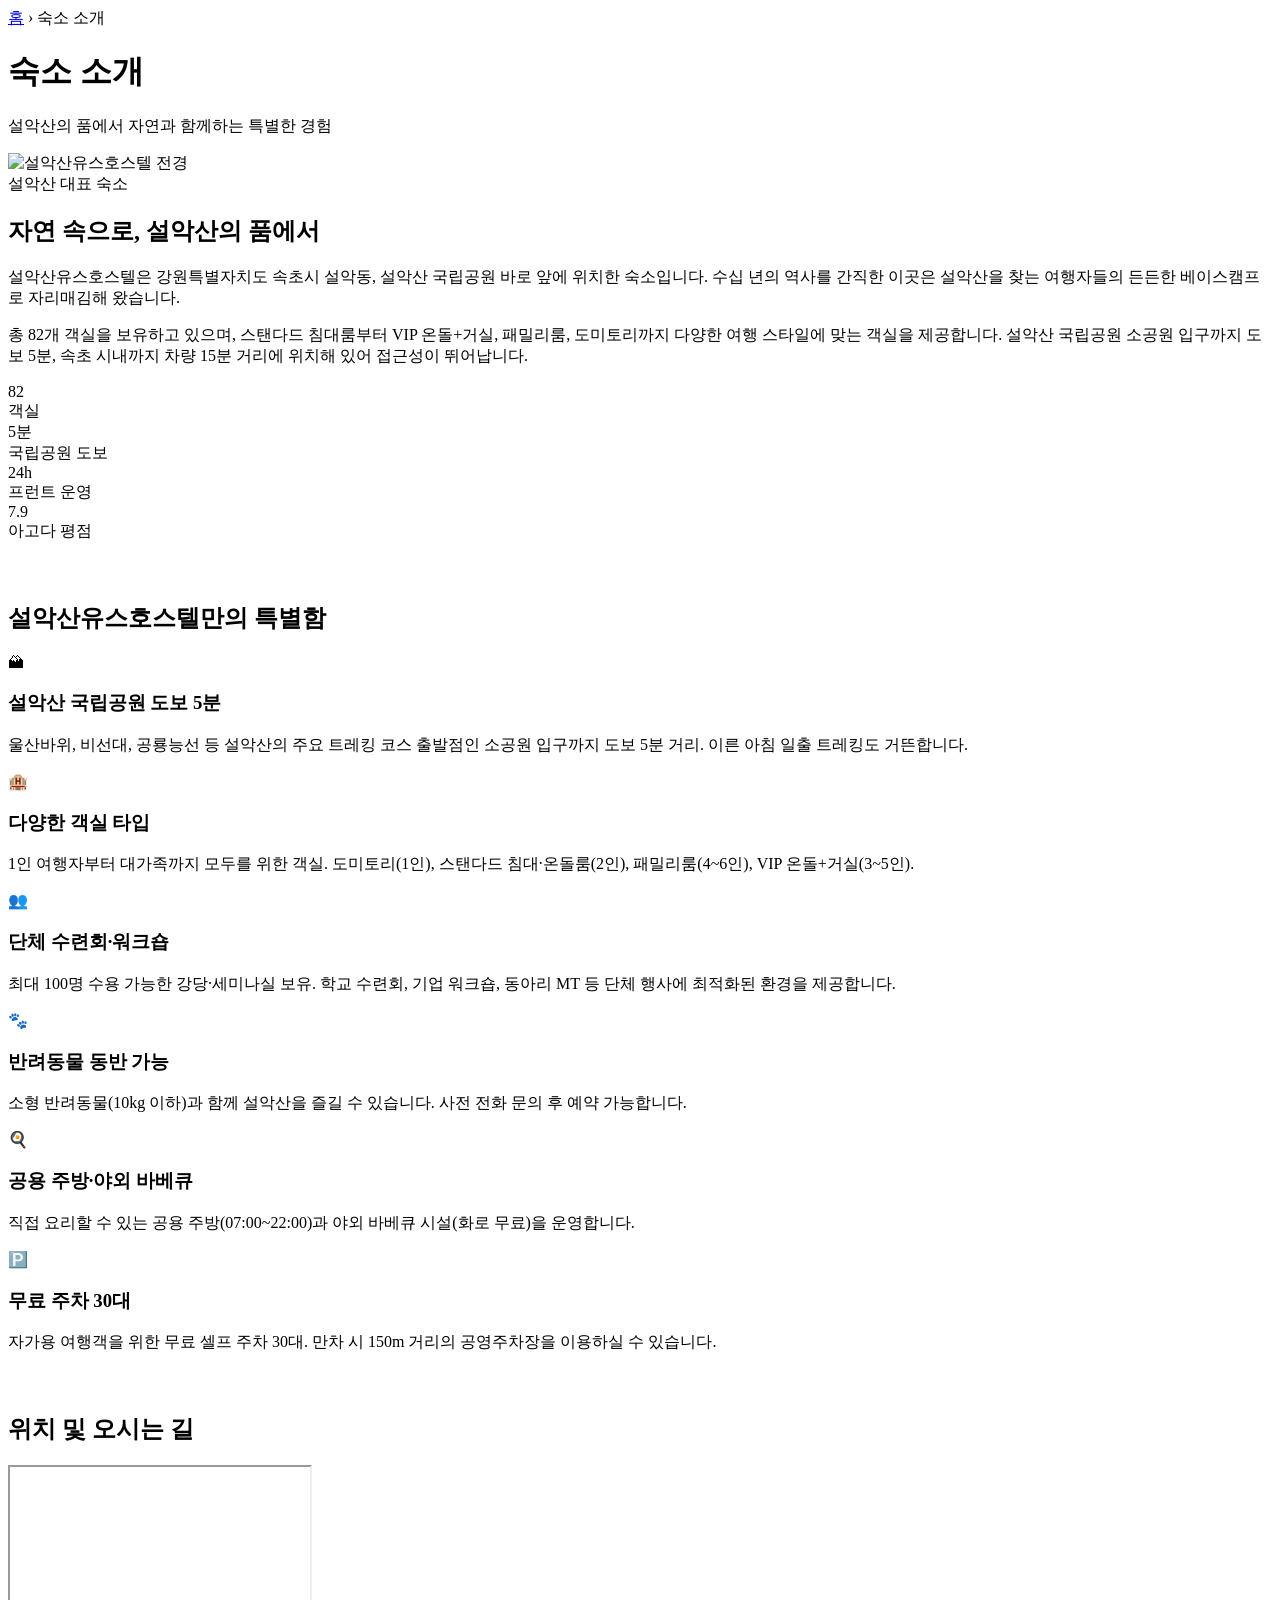
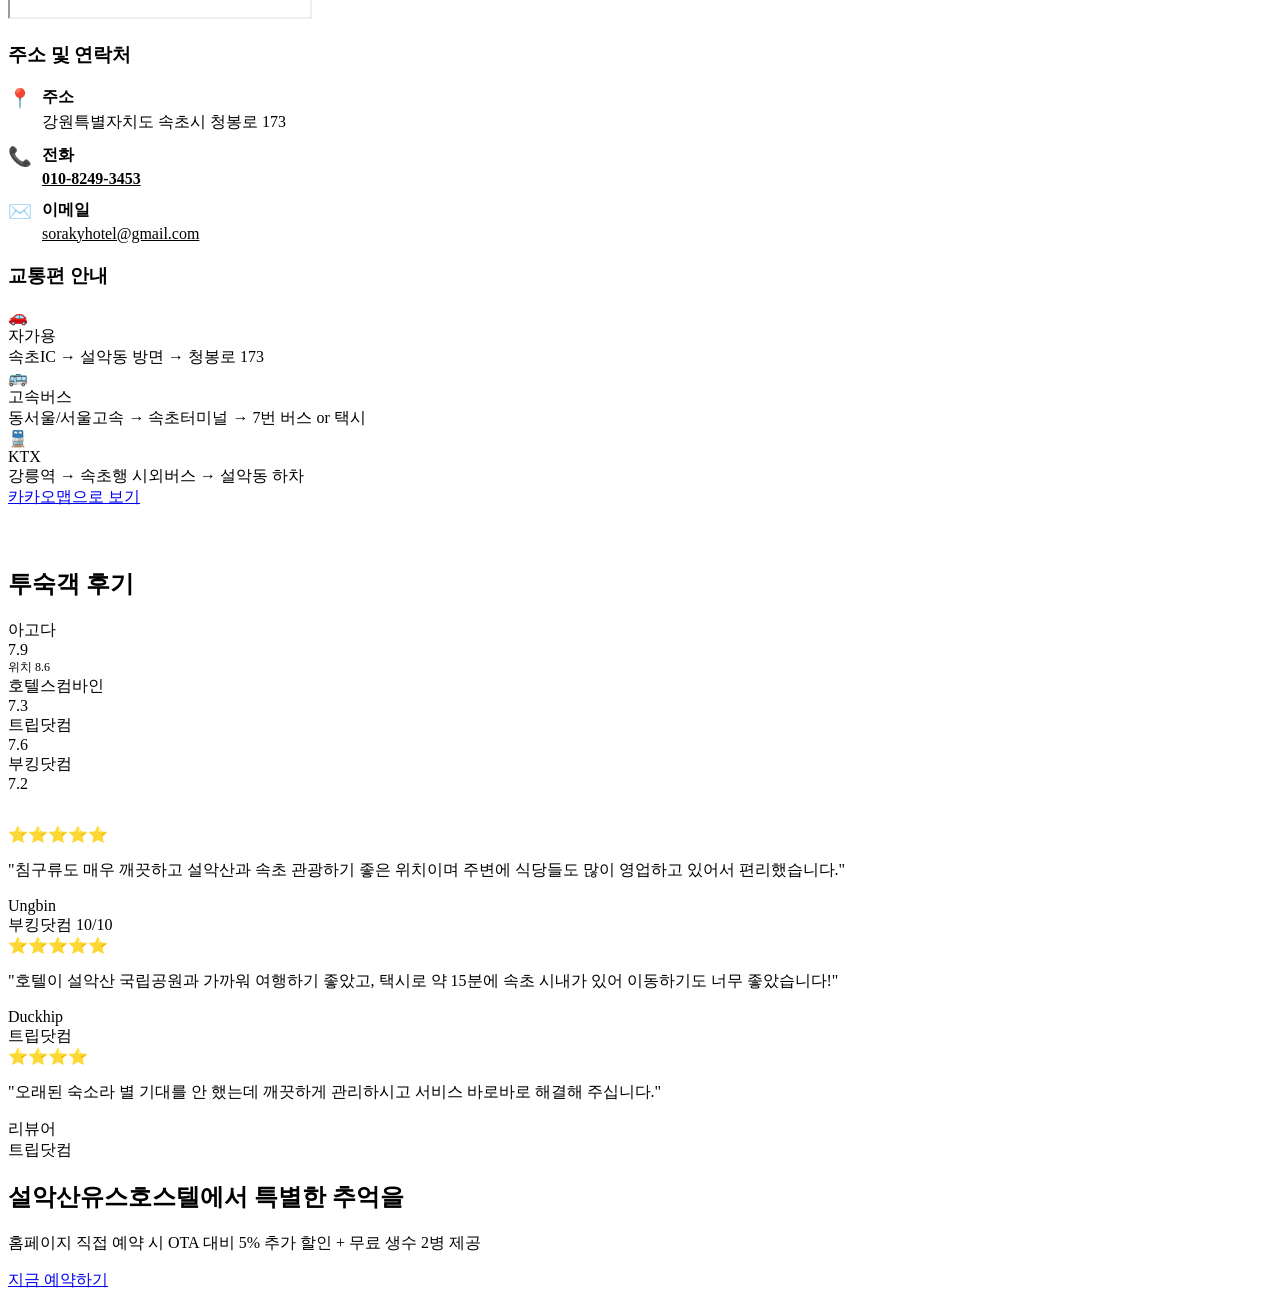
==== about.html @ bbef4d26 "Add files via upload" ====
<!DOCTYPE html>
<html lang="ko">
<head>
  <meta charset="UTF-8">
  <meta name="viewport" content="width=device-width, initial-scale=1.0">
  <title>숙소 소개 – 설악산유스호스텔</title>
  <meta name="description" content="설악산유스호스텔 소개 – 설악산 국립공원 도보 5분, 총 82객실. 1970년대부터 이어온 설악산 대표 숙소.">
  <meta name="theme-color" content="#2C5F2E">
  <link rel="manifest" href="manifest.json">
  <link rel="preconnect" href="https://fonts.googleapis.com">
  <link rel="preconnect" href="https://fonts.gstatic.com" crossorigin>
  <link href="https://fonts.googleapis.com/css2?family=Noto+Sans+KR:wght@400;600;700&family=Inter:wght@400;600;700&display=swap" rel="stylesheet">
  <link rel="stylesheet" href="css/style.css">
</head>
<body>
  <div id="navbar-placeholder"></div>

  <div class="page-hero">
    <div class="page-hero__breadcrumb">
      <a href="index.html">홈</a> <span>›</span> <span>숙소 소개</span>
    </div>
    <h1 class="page-hero__title">숙소 소개</h1>
    <p class="page-hero__subtitle">설악산의 품에서 자연과 함께하는 특별한 경험</p>
  </div>

  <section class="section">
    <div class="container">

      <!-- 핵심 소개 -->
      <div class="about-intro">
        <div class="about-intro__img">
          <img src="images/건물외관_01_1024x768.png" alt="설악산유스호스텔 전경" style="width:100%;height:100%;object-fit:cover;border-radius:var(--radius-card);">
        </div>
        <div class="about-intro__text">
          <div class="section__badge">설악산 대표 숙소</div>
          <h2 class="about-intro__title">자연 속으로, 설악산의 품에서</h2>
          <p class="about-intro__desc">
            설악산유스호스텔은 강원특별자치도 속초시 설악동, 설악산 국립공원 바로 앞에 위치한 숙소입니다. 
            수십 년의 역사를 간직한 이곳은 설악산을 찾는 여행자들의 든든한 베이스캠프로 자리매김해 왔습니다.
          </p>
          <p class="about-intro__desc">
            총 82개 객실을 보유하고 있으며, 스탠다드 침대룸부터 VIP 온돌+거실, 패밀리룸, 도미토리까지 
            다양한 여행 스타일에 맞는 객실을 제공합니다. 설악산 국립공원 소공원 입구까지 도보 5분, 
            속초 시내까지 차량 15분 거리에 위치해 있어 접근성이 뛰어납니다.
          </p>
          <div class="about-intro__stats">
            <div class="about-intro__stat">
              <div class="about-intro__stat-num">82</div>
              <div class="about-intro__stat-label">객실</div>
            </div>
            <div class="about-intro__stat">
              <div class="about-intro__stat-num">5분</div>
              <div class="about-intro__stat-label">국립공원 도보</div>
            </div>
            <div class="about-intro__stat">
              <div class="about-intro__stat-num">24h</div>
              <div class="about-intro__stat-label">프런트 운영</div>
            </div>
            <div class="about-intro__stat">
              <div class="about-intro__stat-num">7.9</div>
              <div class="about-intro__stat-label">아고다 평점</div>
            </div>
          </div>
        </div>
      </div>

      <!-- 숙소 특징 -->
      <div class="section__header" style="margin-top:60px;">
        <h2 class="section__title">설악산유스호스텔만의 특별함</h2>
        <div class="section__divider"></div>
      </div>
      <div class="feature-grid">
        <div class="feature-card">
          <div class="feature-card__icon">🏔</div>
          <h3 class="feature-card__title">설악산 국립공원 도보 5분</h3>
          <p class="feature-card__desc">울산바위, 비선대, 공룡능선 등 설악산의 주요 트레킹 코스 출발점인 소공원 입구까지 도보 5분 거리. 이른 아침 일출 트레킹도 거뜬합니다.</p>
        </div>
        <div class="feature-card">
          <div class="feature-card__icon">🏨</div>
          <h3 class="feature-card__title">다양한 객실 타입</h3>
          <p class="feature-card__desc">1인 여행자부터 대가족까지 모두를 위한 객실. 도미토리(1인), 스탠다드 침대·온돌룸(2인), 패밀리룸(4~6인), VIP 온돌+거실(3~5인).</p>
        </div>
        <div class="feature-card">
          <div class="feature-card__icon">👥</div>
          <h3 class="feature-card__title">단체 수련회·워크숍</h3>
          <p class="feature-card__desc">최대 100명 수용 가능한 강당·세미나실 보유. 학교 수련회, 기업 워크숍, 동아리 MT 등 단체 행사에 최적화된 환경을 제공합니다.</p>
        </div>
        <div class="feature-card">
          <div class="feature-card__icon">🐾</div>
          <h3 class="feature-card__title">반려동물 동반 가능</h3>
          <p class="feature-card__desc">소형 반려동물(10kg 이하)과 함께 설악산을 즐길 수 있습니다. 사전 전화 문의 후 예약 가능합니다.</p>
        </div>
        <div class="feature-card">
          <div class="feature-card__icon">🍳</div>
          <h3 class="feature-card__title">공용 주방·야외 바베큐</h3>
          <p class="feature-card__desc">직접 요리할 수 있는 공용 주방(07:00~22:00)과 야외 바베큐 시설(화로 무료)을 운영합니다.</p>
        </div>
        <div class="feature-card">
          <div class="feature-card__icon">🅿️</div>
          <h3 class="feature-card__title">무료 주차 30대</h3>
          <p class="feature-card__desc">자가용 여행객을 위한 무료 셀프 주차 30대. 만차 시 150m 거리의 공영주차장을 이용하실 수 있습니다.</p>
        </div>
      </div>

      <!-- 위치 정보 -->
      <div class="section__header" style="margin-top:60px;">
        <h2 class="section__title">위치 및 오시는 길</h2>
        <div class="section__divider"></div>
      </div>
      <div class="map-section">
        <div class="map-embed">
          <iframe src="https://map.kakao.com/link/map/설악산유스호스텔,38.1219,128.4658" title="설악산유스호스텔 위치" allowfullscreen loading="lazy"></iframe>
        </div>
        <div class="map-info">
          <h3 class="map-info__title">주소 및 연락처</h3>
          <div style="margin-bottom:20px;">
            <div style="display:flex;align-items:flex-start;gap:10px;margin-bottom:12px;">
              <span style="font-size:1.2rem;">📍</span>
              <div>
                <div style="font-weight:600;margin-bottom:4px;">주소</div>
                <div style="color:var(--color-text-sub);">강원특별자치도 속초시 청봉로 173</div>
              </div>
            </div>
            <div style="display:flex;align-items:flex-start;gap:10px;margin-bottom:12px;">
              <span style="font-size:1.2rem;">📞</span>
              <div>
                <div style="font-weight:600;margin-bottom:4px;">전화</div>
                <a href="tel:+821082493453" style="color:var(--color-primary);font-weight:600;">010-8249-3453</a>
              </div>
            </div>
            <div style="display:flex;align-items:flex-start;gap:10px;margin-bottom:12px;">
              <span style="font-size:1.2rem;">✉️</span>
              <div>
                <div style="font-weight:600;margin-bottom:4px;">이메일</div>
                <a href="mailto:sorakyhotel@gmail.com" style="color:var(--color-primary);">sorakyhotel@gmail.com</a>
              </div>
            </div>
          </div>
          <h3 class="map-info__title">교통편 안내</h3>
          <div class="transport-list">
            <div class="transport-item">
              <div class="transport-item__icon">🚗</div>
              <div class="transport-item__text">
                <div class="transport-item__label">자가용</div>
                <span>속초IC → 설악동 방면 → 청봉로 173</span>
              </div>
            </div>
            <div class="transport-item">
              <div class="transport-item__icon">🚌</div>
              <div class="transport-item__text">
                <div class="transport-item__label">고속버스</div>
                <span>동서울/서울고속 → 속초터미널 → 7번 버스 or 택시</span>
              </div>
            </div>
            <div class="transport-item">
              <div class="transport-item__icon">🚆</div>
              <div class="transport-item__text">
                <div class="transport-item__label">KTX</div>
                <span>강릉역 → 속초행 시외버스 → 설악동 하차</span>
              </div>
            </div>
          </div>
          <div class="mt-24">
            <a href="https://map.kakao.com/link/search/설악산유스호스텔" target="_blank" rel="noopener" class="btn btn--primary">카카오맵으로 보기</a>
          </div>
        </div>
      </div>

      <!-- 투숙객 후기 -->
      <div class="section__header" style="margin-top:60px;">
        <h2 class="section__title">투숙객 후기</h2>
        <div class="section__divider"></div>
      </div>
      <div class="rating-badges" style="margin-bottom:32px;">
        <div class="rating-badge"><div class="rating-badge__platform">아고다</div><div class="rating-badge__score">7.9</div><div style="font-size:0.75rem;color:var(--color-text-sub);">위치 8.6</div></div>
        <div class="rating-badge"><div class="rating-badge__platform">호텔스컴바인</div><div class="rating-badge__score">7.3</div></div>
        <div class="rating-badge"><div class="rating-badge__platform">트립닷컴</div><div class="rating-badge__score">7.6</div></div>
        <div class="rating-badge"><div class="rating-badge__platform">부킹닷컴</div><div class="rating-badge__score">7.2</div></div>
      </div>
      <div class="review-cards-grid">
        <div class="review-card">
          <div class="review-card__stars">⭐⭐⭐⭐⭐</div>
          <p class="review-card__text">"침구류도 매우 깨끗하고 설악산과 속초 관광하기 좋은 위치이며 주변에 식당들도 많이 영업하고 있어서 편리했습니다."</p>
          <div class="review-card__author">Ungbin</div>
          <div class="review-card__platform">부킹닷컴 10/10</div>
        </div>
        <div class="review-card">
          <div class="review-card__stars">⭐⭐⭐⭐⭐</div>
          <p class="review-card__text">"호텔이 설악산 국립공원과 가까워 여행하기 좋았고, 택시로 약 15분에 속초 시내가 있어 이동하기도 너무 좋았습니다!"</p>
          <div class="review-card__author">Duckhip</div>
          <div class="review-card__platform">트립닷컴</div>
        </div>
        <div class="review-card">
          <div class="review-card__stars">⭐⭐⭐⭐</div>
          <p class="review-card__text">"오래된 숙소라 별 기대를 안 했는데 깨끗하게 관리하시고 서비스 바로바로 해결해 주십니다."</p>
          <div class="review-card__author">리뷰어</div>
          <div class="review-card__platform">트립닷컴</div>
        </div>
      </div>

    </div>
  </section>

  <section class="cta-banner">
    <div class="container">
      <h2 class="cta-banner__title">설악산유스호스텔에서 특별한 추억을</h2>
      <p class="cta-banner__text">홈페이지 직접 예약 시 OTA 대비 5% 추가 할인 + 무료 생수 2병 제공</p>
      <a href="reservation.html" class="btn btn--primary">지금 예약하기</a>
    </div>
  </section>

  <div id="footer-placeholder"></div>
  <script src="js/components.js"></script>
  <script src="js/main.js"></script>
</body>
</html>
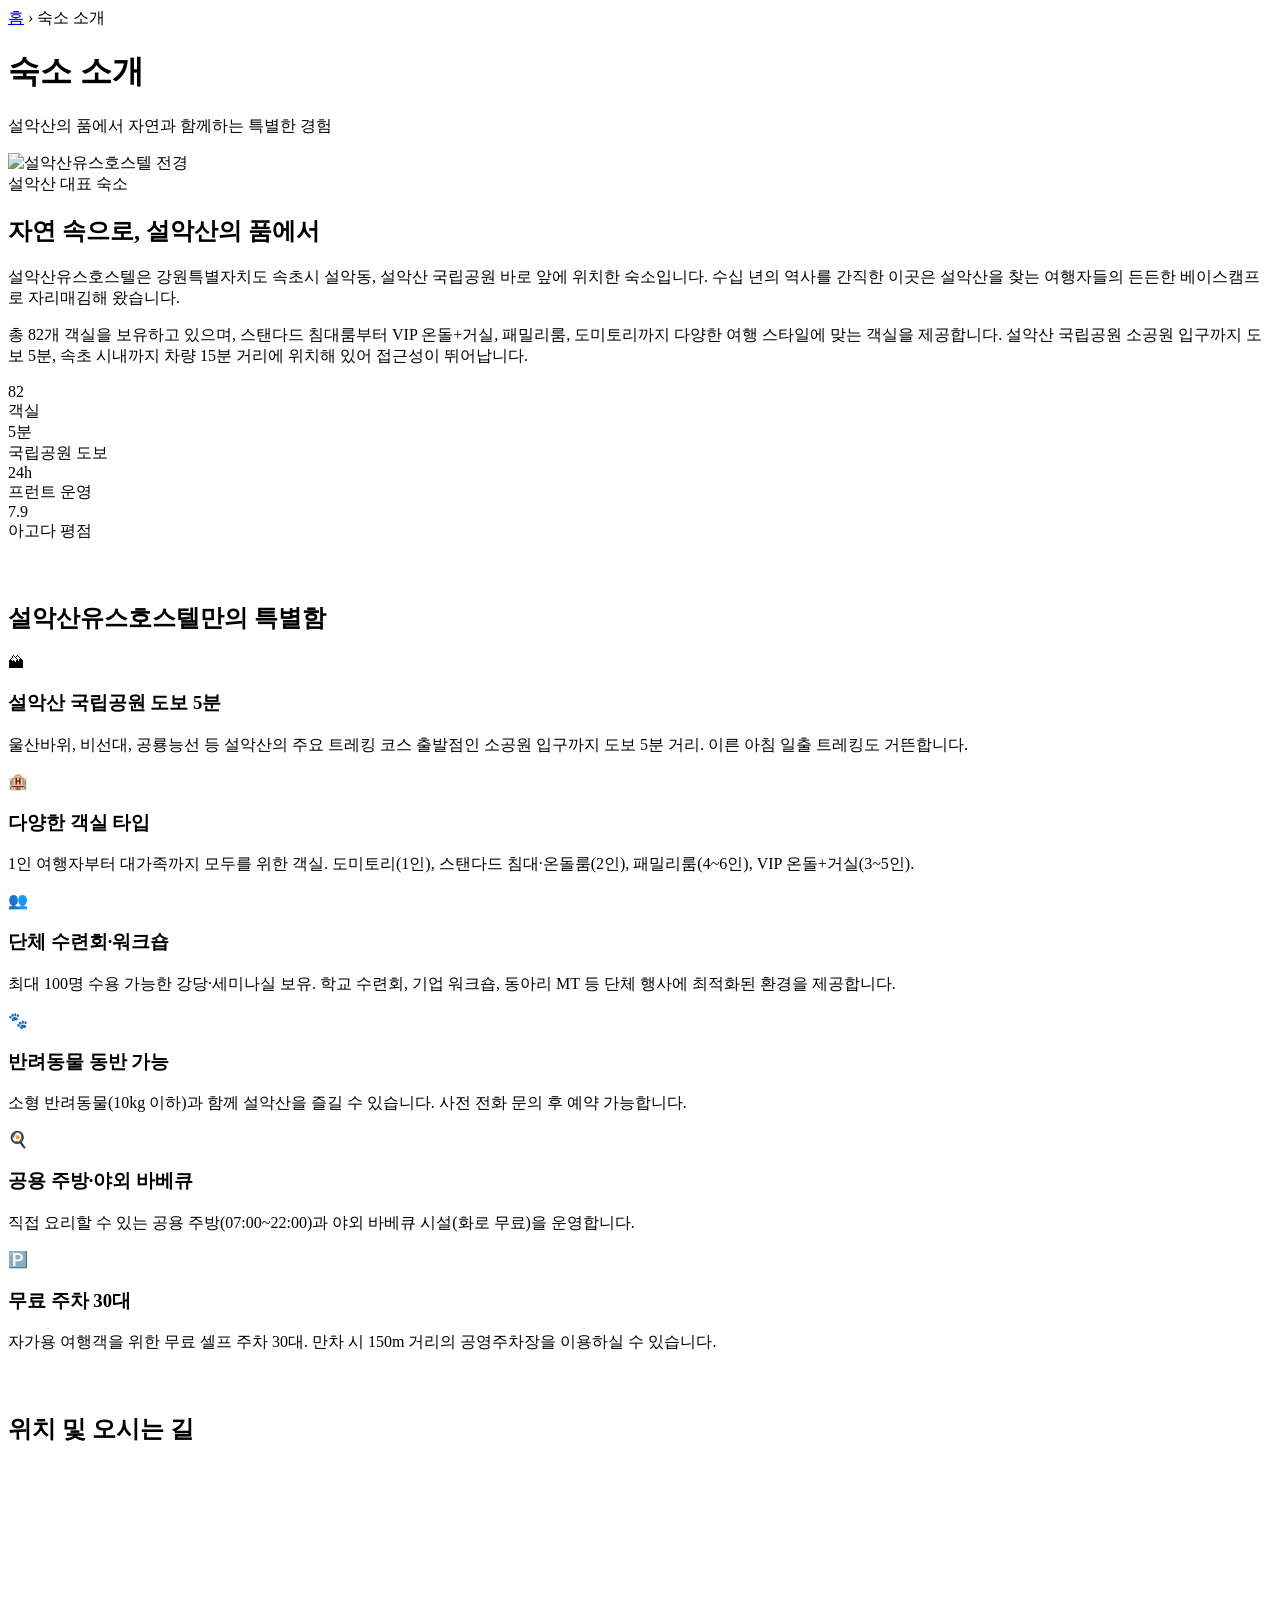
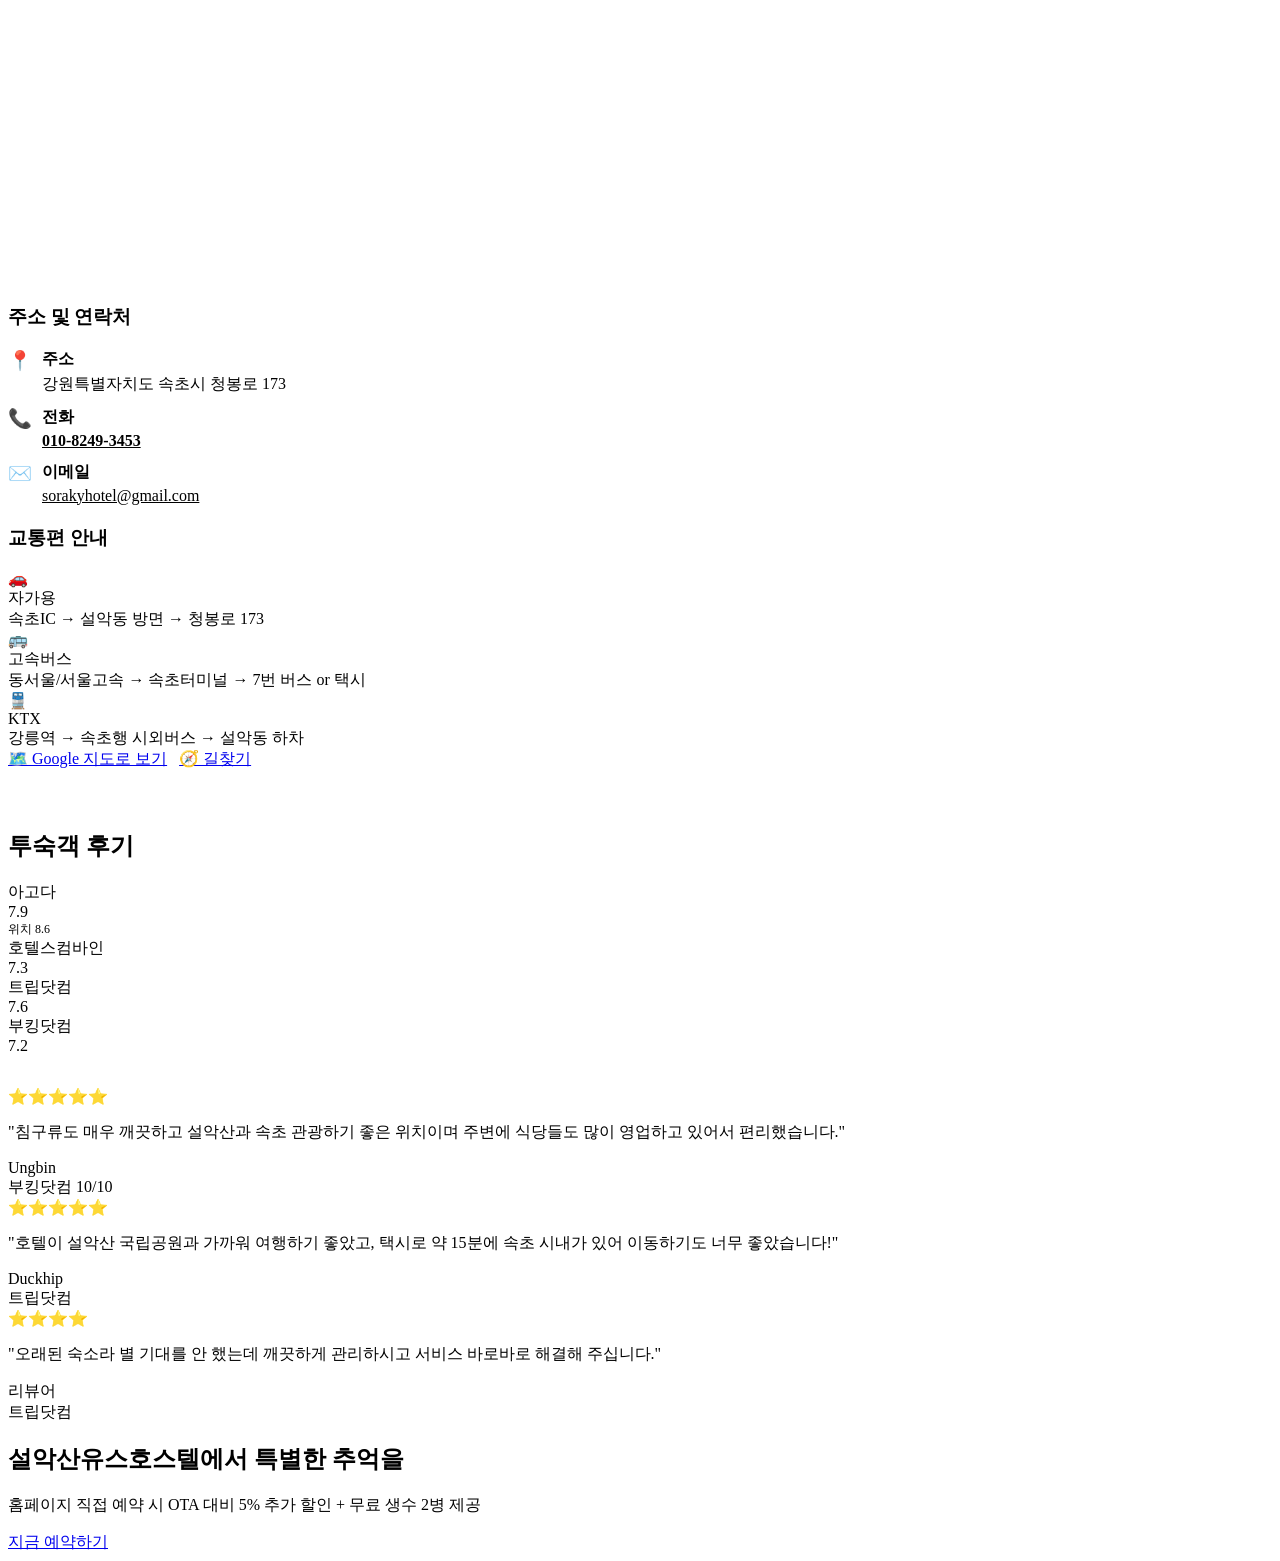
==== commit 9d3d5da7: "Add files via upload" ====
--- a/about.html
+++ b/about.html
@@ -29,7 +29,7 @@
       <!-- 핵심 소개 -->
       <div class="about-intro">
         <div class="about-intro__img">
-          <img src="images/건물외관_01_1024x768.png" alt="설악산유스호스텔 전경" style="width:100%;height:100%;object-fit:cover;border-radius:var(--radius-card);">
+          <img src="images/exterior-01.png" alt="설악산유스호스텔 전경" style="width:100%;height:100%;object-fit:cover;border-radius:var(--radius-card);">
         </div>
         <div class="about-intro__text">
           <div class="section__badge">설악산 대표 숙소</div>
@@ -109,7 +109,18 @@
       </div>
       <div class="map-section">
         <div class="map-embed">
-          <iframe src="https://map.kakao.com/link/map/설악산유스호스텔,38.1219,128.4658" title="설악산유스호스텔 위치" allowfullscreen loading="lazy"></iframe>
+          <div class="map-container">
+            <iframe
+              src="https://www.google.com/maps/embed?pb=!1m18!1m12!1m3!1d3136.8780171049043!2d128.52395808885498!3d38.16627440000001!2m3!1f0!2f0!3f0!3m2!1i1024!2i768!4f13.1!3m3!1m2!1s0x5fd8a35ee7092049%3A0x3009f5460b7e6d2!2z7ISk7JWF7IKw7Jyg7Iqk7Zi47Iqk7YWU!5e0!3m2!1sko!2skr!4v1780091916509!5m2!1sko!2skr"
+              width="100%"
+              height="420"
+              style="border:0; border-radius:12px; display:block;"
+              allowfullscreen
+              loading="lazy"
+              referrerpolicy="no-referrer-when-downgrade"
+              title="설악산유스호스텔 위치">
+            </iframe>
+          </div>
         </div>
         <div class="map-info">
           <h3 class="map-info__title">주소 및 연락처</h3>
@@ -161,7 +172,8 @@
             </div>
           </div>
           <div class="mt-24">
-            <a href="https://map.kakao.com/link/search/설악산유스호스텔" target="_blank" rel="noopener" class="btn btn--primary">카카오맵으로 보기</a>
+            <a href="https://maps.google.com/?q=설악산유스호스텔+강원특별자치도+속초시+청봉로+173" target="_blank" rel="noopener noreferrer" class="btn btn--primary">🗺️ Google 지도로 보기</a>
+            <a href="https://maps.google.com/?q=설악산유스호스텔+강원특별자치도+속초시+청봉로+173&dirflg=d" target="_blank" rel="noopener noreferrer" class="btn btn--secondary" style="margin-left:8px;">🧭 길찾기</a>
           </div>
         </div>
       </div>
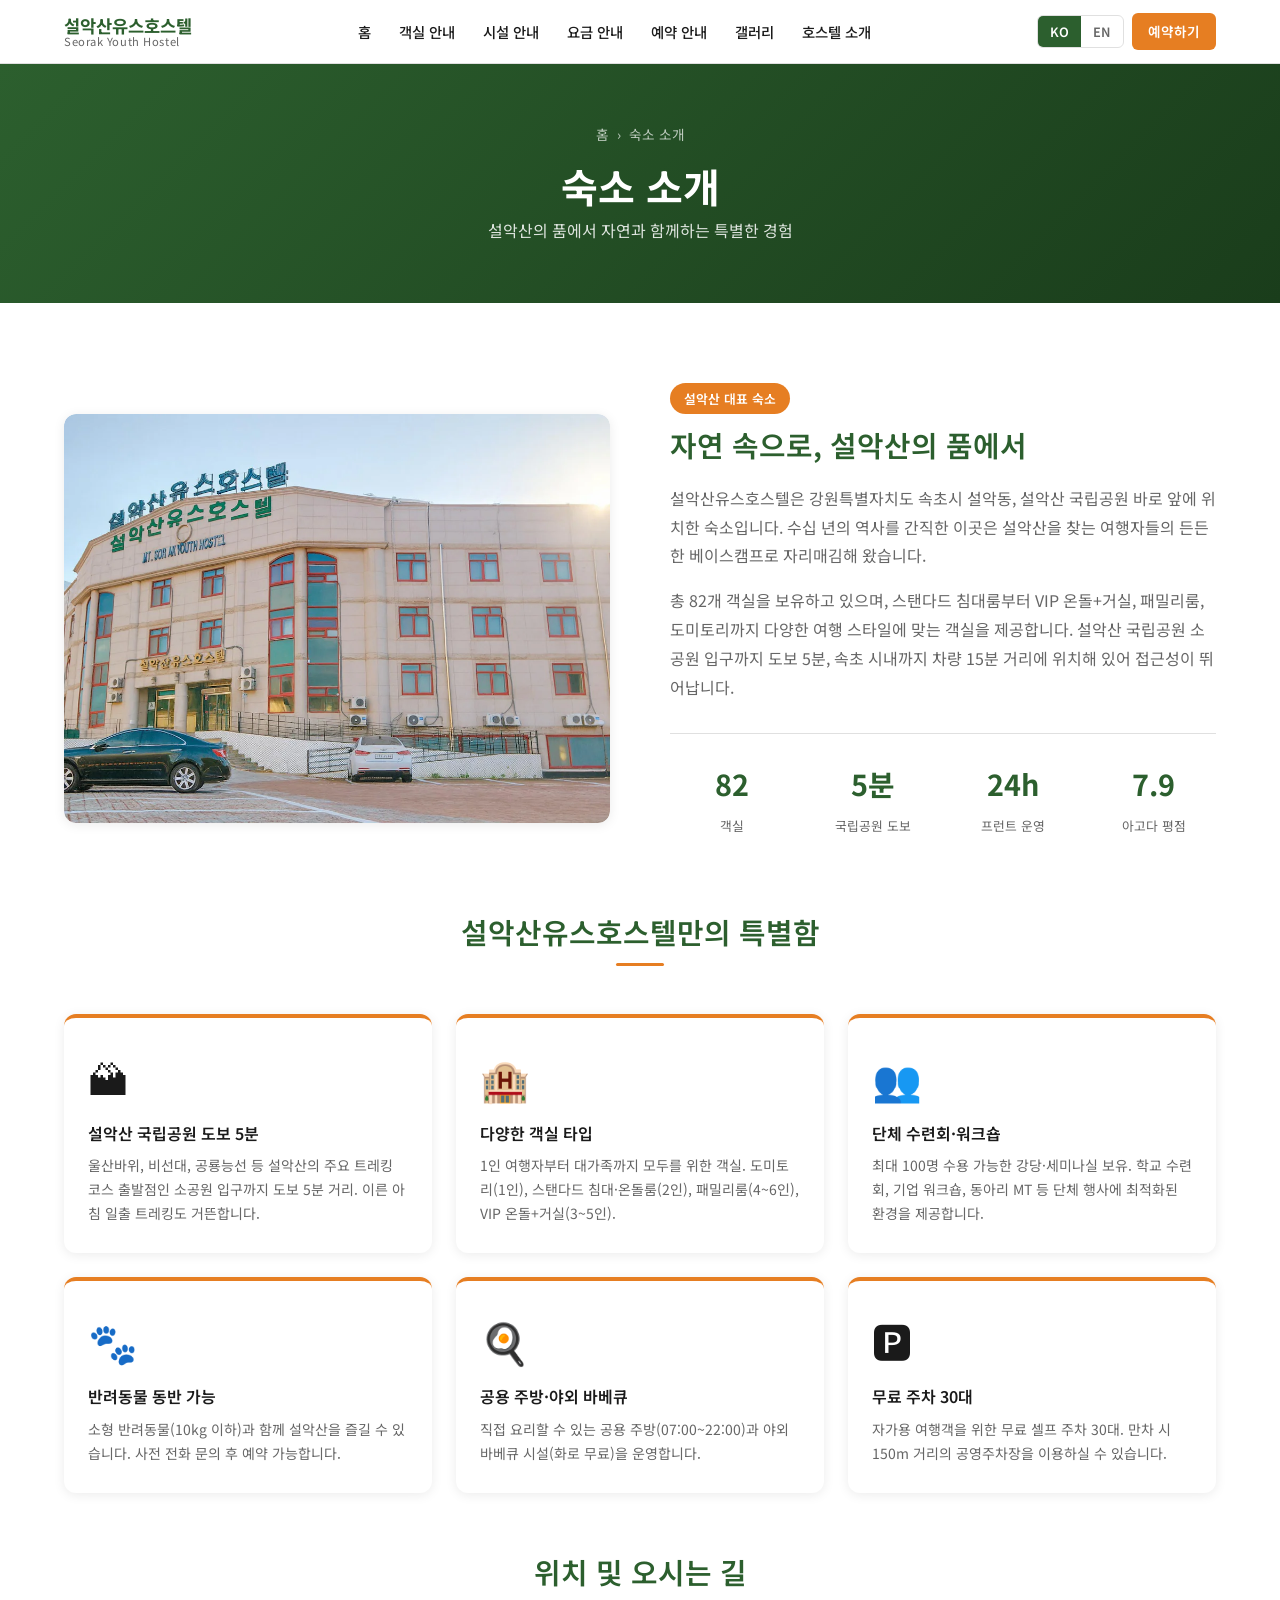
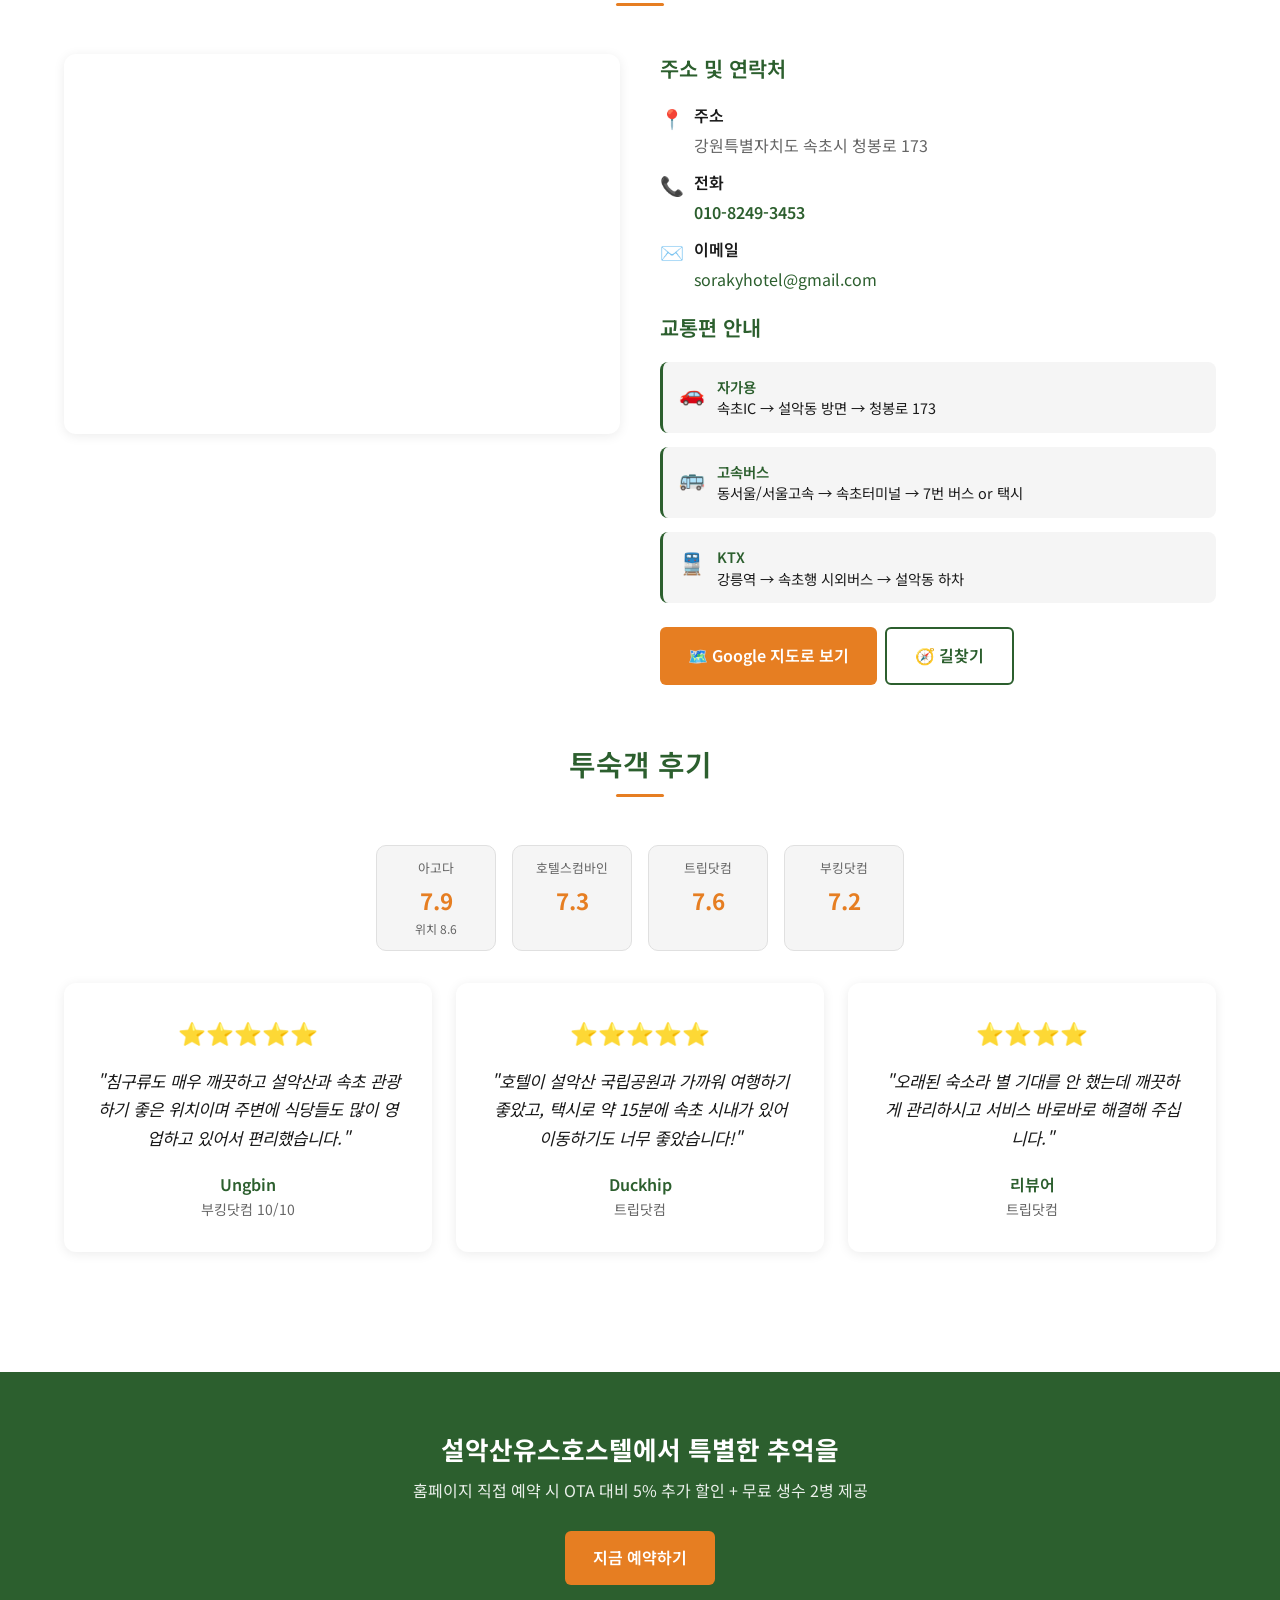
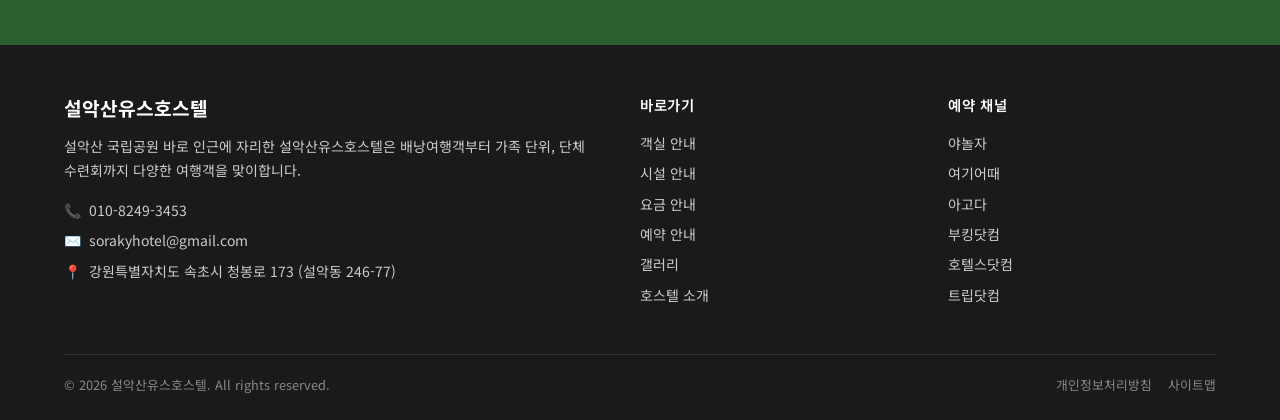
==== commit 013450dd: "Add files via upload" ====
--- a/about.html
+++ b/about.html
@@ -17,10 +17,15 @@
 
   <div class="page-hero">
     <div class="page-hero__breadcrumb">
-      <a href="index.html">홈</a> <span>›</span> <span>숙소 소개</span>
+      <a href="index.html" data-ko="홈" data-en="Home">홈</a>
+      <span>›</span>
+      <span data-ko="숙소 소개" data-en="About">숙소 소개</span>
     </div>
-    <h1 class="page-hero__title">숙소 소개</h1>
-    <p class="page-hero__subtitle">설악산의 품에서 자연과 함께하는 특별한 경험</p>
+    <h1 class="page-hero__title"
+      data-ko="숙소 소개" data-en="About Us">숙소 소개</h1>
+    <p class="page-hero__subtitle"
+      data-ko="설악산의 품에서 자연과 함께하는 특별한 경험"
+      data-en="A special experience in the heart of Seoraksan">설악산의 품에서 자연과 함께하는 특별한 경험</p>
   </div>
 
   <section class="section">
@@ -29,36 +34,41 @@
       <!-- 핵심 소개 -->
       <div class="about-intro">
         <div class="about-intro__img">
-          <img src="images/exterior-01.png" alt="설악산유스호스텔 전경" style="width:100%;height:100%;object-fit:cover;border-radius:var(--radius-card);">
+          <img src="images/exterior-01.png" alt="설악산유스호스텔 전경"
+            style="width:100%;height:100%;object-fit:cover;border-radius:var(--radius-card);">
         </div>
         <div class="about-intro__text">
-          <div class="section__badge">설악산 대표 숙소</div>
-          <h2 class="about-intro__title">자연 속으로, 설악산의 품에서</h2>
-          <p class="about-intro__desc">
-            설악산유스호스텔은 강원특별자치도 속초시 설악동, 설악산 국립공원 바로 앞에 위치한 숙소입니다. 
-            수십 년의 역사를 간직한 이곳은 설악산을 찾는 여행자들의 든든한 베이스캠프로 자리매김해 왔습니다.
-          </p>
-          <p class="about-intro__desc">
-            총 82개 객실을 보유하고 있으며, 스탠다드 침대룸부터 VIP 온돌+거실, 패밀리룸, 도미토리까지 
-            다양한 여행 스타일에 맞는 객실을 제공합니다. 설악산 국립공원 소공원 입구까지 도보 5분, 
-            속초 시내까지 차량 15분 거리에 위치해 있어 접근성이 뛰어납니다.
-          </p>
+          <div class="section__badge"
+            data-ko="설악산 대표 숙소" data-en="Seoraksan's Premier Hostel">설악산 대표 숙소</div>
+          <h2 class="about-intro__title"
+            data-ko="자연 속으로, 설악산의 품에서"
+            data-en="Into Nature, in the Heart of Seoraksan">자연 속으로, 설악산의 품에서</h2>
+          <p class="about-intro__desc"
+            data-ko="설악산유스호스텔은 강원특별자치도 속초시 설악동, 설악산 국립공원 바로 앞에 위치한 숙소입니다. 수십 년의 역사를 간직한 이곳은 설악산을 찾는 여행자들의 든든한 베이스캠프로 자리매김해 왔습니다."
+            data-en="Seoraksan Youth Hostel is located in Seorakdong, Sokcho, right at the entrance of Seoraksan National Park. With decades of history, it has been the trusted base camp for Seoraksan travelers.">설악산유스호스텔은 강원특별자치도 속초시 설악동, 설악산 국립공원 바로 앞에 위치한 숙소입니다. 수십 년의 역사를 간직한 이곳은 설악산을 찾는 여행자들의 든든한 베이스캠프로 자리매김해 왔습니다.</p>
+          <p class="about-intro__desc"
+            data-ko="총 82개 객실을 보유하고 있으며, 스탠다드 침대룸부터 VIP 온돌+거실, 패밀리룸, 도미토리까지 다양한 여행 스타일에 맞는 객실을 제공합니다. 설악산 국립공원 소공원 입구까지 도보 5분, 속초 시내까지 차량 15분 거리에 위치해 있어 접근성이 뛰어납니다."
+            data-en="With 82 rooms ranging from standard bed rooms to VIP ondol suites, family rooms, and dormitories, we cater to every travel style. Just 5 minutes on foot to Sogongwon Park and 15 minutes by car to Sokcho city center.">총 82개 객실을 보유하고 있으며, 스탠다드 침대룸부터 VIP 온돌+거실, 패밀리룸, 도미토리까지 다양한 여행 스타일에 맞는 객실을 제공합니다. 설악산 국립공원 소공원 입구까지 도보 5분, 속초 시내까지 차량 15분 거리에 위치해 있어 접근성이 뛰어납니다.</p>
           <div class="about-intro__stats">
             <div class="about-intro__stat">
               <div class="about-intro__stat-num">82</div>
-              <div class="about-intro__stat-label">객실</div>
+              <div class="about-intro__stat-label"
+                data-ko="객실" data-en="Rooms">객실</div>
             </div>
             <div class="about-intro__stat">
               <div class="about-intro__stat-num">5분</div>
-              <div class="about-intro__stat-label">국립공원 도보</div>
+              <div class="about-intro__stat-label"
+                data-ko="국립공원 도보" data-en="Walk to Park">국립공원 도보</div>
             </div>
             <div class="about-intro__stat">
               <div class="about-intro__stat-num">24h</div>
-              <div class="about-intro__stat-label">프런트 운영</div>
+              <div class="about-intro__stat-label"
+                data-ko="프런트 운영" data-en="Front Desk">프런트 운영</div>
             </div>
             <div class="about-intro__stat">
               <div class="about-intro__stat-num">7.9</div>
-              <div class="about-intro__stat-label">아고다 평점</div>
+              <div class="about-intro__stat-label"
+                data-ko="아고다 평점" data-en="Agoda Score">아고다 평점</div>
             </div>
           </div>
         </div>
@@ -66,45 +76,67 @@
 
       <!-- 숙소 특징 -->
       <div class="section__header" style="margin-top:60px;">
-        <h2 class="section__title">설악산유스호스텔만의 특별함</h2>
+        <h2 class="section__title"
+          data-ko="설악산유스호스텔만의 특별함"
+          data-en="What Makes Us Special">설악산유스호스텔만의 특별함</h2>
         <div class="section__divider"></div>
       </div>
       <div class="feature-grid">
         <div class="feature-card">
           <div class="feature-card__icon">🏔</div>
-          <h3 class="feature-card__title">설악산 국립공원 도보 5분</h3>
-          <p class="feature-card__desc">울산바위, 비선대, 공룡능선 등 설악산의 주요 트레킹 코스 출발점인 소공원 입구까지 도보 5분 거리. 이른 아침 일출 트레킹도 거뜬합니다.</p>
+          <h3 class="feature-card__title"
+            data-ko="설악산 국립공원 도보 5분"
+            data-en="5-Minute Walk to National Park">설악산 국립공원 도보 5분</h3>
+          <p class="feature-card__desc"
+            data-ko="울산바위, 비선대, 공룡능선 등 설악산의 주요 트레킹 코스 출발점인 소공원 입구까지 도보 5분 거리. 이른 아침 일출 트레킹도 거뜬합니다."
+            data-en="Just 5 minutes on foot to Sogongwon, the starting point for Ulsanbawi, Biseondae, and Dinosaur Ridge treks. Perfect for early morning hikes.">울산바위, 비선대, 공룡능선 등 설악산의 주요 트레킹 코스 출발점인 소공원 입구까지 도보 5분 거리. 이른 아침 일출 트레킹도 거뜬합니다.</p>
         </div>
         <div class="feature-card">
           <div class="feature-card__icon">🏨</div>
-          <h3 class="feature-card__title">다양한 객실 타입</h3>
-          <p class="feature-card__desc">1인 여행자부터 대가족까지 모두를 위한 객실. 도미토리(1인), 스탠다드 침대·온돌룸(2인), 패밀리룸(4~6인), VIP 온돌+거실(3~5인).</p>
+          <h3 class="feature-card__title"
+            data-ko="다양한 객실 타입" data-en="Diverse Room Types">다양한 객실 타입</h3>
+          <p class="feature-card__desc"
+            data-ko="1인 여행자부터 대가족까지 모두를 위한 객실. 도미토리(1인), 스탠다드 침대·온돌룸(2인), 패밀리룸(4~6인), VIP 온돌+거실(3~5인)."
+            data-en="Rooms for everyone from solo travelers to large families. Dormitory (1 person), standard bed/ondol (2 persons), family room (4–6), VIP ondol suite (3–5).">1인 여행자부터 대가족까지 모두를 위한 객실. 도미토리(1인), 스탠다드 침대·온돌룸(2인), 패밀리룸(4~6인), VIP 온돌+거실(3~5인).</p>
         </div>
         <div class="feature-card">
           <div class="feature-card__icon">👥</div>
-          <h3 class="feature-card__title">단체 수련회·워크숍</h3>
-          <p class="feature-card__desc">최대 100명 수용 가능한 강당·세미나실 보유. 학교 수련회, 기업 워크숍, 동아리 MT 등 단체 행사에 최적화된 환경을 제공합니다.</p>
+          <h3 class="feature-card__title"
+            data-ko="단체 수련회·워크숍" data-en="Group Retreats &amp; Workshops">단체 수련회·워크숍</h3>
+          <p class="feature-card__desc"
+            data-ko="최대 100명 수용 가능한 강당·세미나실 보유. 학교 수련회, 기업 워크숍, 동아리 MT 등 단체 행사에 최적화된 환경을 제공합니다."
+            data-en="Hall for up to 100 people. Ideal for school retreats, corporate workshops, and club gatherings.">최대 100명 수용 가능한 강당·세미나실 보유. 학교 수련회, 기업 워크숍, 동아리 MT 등 단체 행사에 최적화된 환경을 제공합니다.</p>
         </div>
         <div class="feature-card">
           <div class="feature-card__icon">🐾</div>
-          <h3 class="feature-card__title">반려동물 동반 가능</h3>
-          <p class="feature-card__desc">소형 반려동물(10kg 이하)과 함께 설악산을 즐길 수 있습니다. 사전 전화 문의 후 예약 가능합니다.</p>
+          <h3 class="feature-card__title"
+            data-ko="반려동물 동반 가능" data-en="Pet Friendly">반려동물 동반 가능</h3>
+          <p class="feature-card__desc"
+            data-ko="소형 반려동물(10kg 이하)과 함께 설악산을 즐길 수 있습니다. 사전 전화 문의 후 예약 가능합니다."
+            data-en="Enjoy Seoraksan with your small pet (under 10kg). Please call ahead to confirm.">소형 반려동물(10kg 이하)과 함께 설악산을 즐길 수 있습니다. 사전 전화 문의 후 예약 가능합니다.</p>
         </div>
         <div class="feature-card">
           <div class="feature-card__icon">🍳</div>
-          <h3 class="feature-card__title">공용 주방·야외 바베큐</h3>
-          <p class="feature-card__desc">직접 요리할 수 있는 공용 주방(07:00~22:00)과 야외 바베큐 시설(화로 무료)을 운영합니다.</p>
+          <h3 class="feature-card__title"
+            data-ko="공용 주방·야외 바베큐" data-en="Shared Kitchen &amp; Outdoor BBQ">공용 주방·야외 바베큐</h3>
+          <p class="feature-card__desc"
+            data-ko="직접 요리할 수 있는 공용 주방(07:00~22:00)과 야외 바베큐 시설(화로 무료)을 운영합니다."
+            data-en="Shared kitchen (07:00–22:00) and outdoor BBQ area (brazier free) for self-catering guests.">직접 요리할 수 있는 공용 주방(07:00~22:00)과 야외 바베큐 시설(화로 무료)을 운영합니다.</p>
         </div>
         <div class="feature-card">
           <div class="feature-card__icon">🅿️</div>
-          <h3 class="feature-card__title">무료 주차 30대</h3>
-          <p class="feature-card__desc">자가용 여행객을 위한 무료 셀프 주차 30대. 만차 시 150m 거리의 공영주차장을 이용하실 수 있습니다.</p>
+          <h3 class="feature-card__title"
+            data-ko="무료 주차 30대" data-en="Free Parking (30 Vehicles)">무료 주차 30대</h3>
+          <p class="feature-card__desc"
+            data-ko="자가용 여행객을 위한 무료 셀프 주차 30대. 만차 시 150m 거리의 공영주차장을 이용하실 수 있습니다."
+            data-en="Free self-parking for 30 vehicles. A public lot 150m away is available when full.">자가용 여행객을 위한 무료 셀프 주차 30대. 만차 시 150m 거리의 공영주차장을 이용하실 수 있습니다.</p>
         </div>
       </div>
 
       <!-- 위치 정보 -->
       <div class="section__header" style="margin-top:60px;">
-        <h2 class="section__title">위치 및 오시는 길</h2>
+        <h2 class="section__title"
+          data-ko="위치 및 오시는 길" data-en="Location &amp; Directions">위치 및 오시는 길</h2>
         <div class="section__divider"></div>
       </div>
       <div class="map-section">
@@ -123,90 +155,132 @@
           </div>
         </div>
         <div class="map-info">
-          <h3 class="map-info__title">주소 및 연락처</h3>
+          <h3 class="map-info__title"
+            data-ko="주소 및 연락처" data-en="Address &amp; Contact">주소 및 연락처</h3>
           <div style="margin-bottom:20px;">
             <div style="display:flex;align-items:flex-start;gap:10px;margin-bottom:12px;">
               <span style="font-size:1.2rem;">📍</span>
               <div>
-                <div style="font-weight:600;margin-bottom:4px;">주소</div>
-                <div style="color:var(--color-text-sub);">강원특별자치도 속초시 청봉로 173</div>
+                <div style="font-weight:600;margin-bottom:4px;"
+                  data-ko="주소" data-en="Address">주소</div>
+                <div style="color:var(--color-text-sub);"
+                  data-ko="강원특별자치도 속초시 청봉로 173"
+                  data-en="173 Cheongbong-ro, Sokcho-si, Gangwon-do">강원특별자치도 속초시 청봉로 173</div>
               </div>
             </div>
             <div style="display:flex;align-items:flex-start;gap:10px;margin-bottom:12px;">
               <span style="font-size:1.2rem;">📞</span>
               <div>
-                <div style="font-weight:600;margin-bottom:4px;">전화</div>
+                <div style="font-weight:600;margin-bottom:4px;"
+                  data-ko="전화" data-en="Phone">전화</div>
                 <a href="tel:+821082493453" style="color:var(--color-primary);font-weight:600;">010-8249-3453</a>
               </div>
             </div>
             <div style="display:flex;align-items:flex-start;gap:10px;margin-bottom:12px;">
               <span style="font-size:1.2rem;">✉️</span>
               <div>
-                <div style="font-weight:600;margin-bottom:4px;">이메일</div>
+                <div style="font-weight:600;margin-bottom:4px;"
+                  data-ko="이메일" data-en="Email">이메일</div>
                 <a href="mailto:sorakyhotel@gmail.com" style="color:var(--color-primary);">sorakyhotel@gmail.com</a>
               </div>
             </div>
           </div>
-          <h3 class="map-info__title">교통편 안내</h3>
+          <h3 class="map-info__title"
+            data-ko="교통편 안내" data-en="Getting Here">교통편 안내</h3>
           <div class="transport-list">
             <div class="transport-item">
               <div class="transport-item__icon">🚗</div>
               <div class="transport-item__text">
-                <div class="transport-item__label">자가용</div>
-                <span>속초IC → 설악동 방면 → 청봉로 173</span>
+                <div class="transport-item__label"
+                  data-ko="자가용" data-en="By Car">자가용</div>
+                <span data-ko="속초IC → 설악동 방면 → 청봉로 173"
+                  data-en="Sokcho IC → toward Seorakdong → 173 Cheongbong-ro">속초IC → 설악동 방면 → 청봉로 173</span>
               </div>
             </div>
             <div class="transport-item">
               <div class="transport-item__icon">🚌</div>
               <div class="transport-item__text">
-                <div class="transport-item__label">고속버스</div>
-                <span>동서울/서울고속 → 속초터미널 → 7번 버스 or 택시</span>
+                <div class="transport-item__label"
+                  data-ko="고속버스" data-en="Express Bus">고속버스</div>
+                <span data-ko="동서울/서울고속 → 속초터미널 → 7번 버스 or 택시"
+                  data-en="East Seoul / Seoul Express → Sokcho Terminal → Bus 7 or Taxi">동서울/서울고속 → 속초터미널 → 7번 버스 or 택시</span>
               </div>
             </div>
             <div class="transport-item">
               <div class="transport-item__icon">🚆</div>
               <div class="transport-item__text">
-                <div class="transport-item__label">KTX</div>
-                <span>강릉역 → 속초행 시외버스 → 설악동 하차</span>
-              </div>
-            </div>
-          </div>
-          <div class="mt-24">
-            <a href="https://maps.google.com/?q=설악산유스호스텔+강원특별자치도+속초시+청봉로+173" target="_blank" rel="noopener noreferrer" class="btn btn--primary">🗺️ Google 지도로 보기</a>
-            <a href="https://maps.google.com/?q=설악산유스호스텔+강원특별자치도+속초시+청봉로+173&dirflg=d" target="_blank" rel="noopener noreferrer" class="btn btn--secondary" style="margin-left:8px;">🧭 길찾기</a>
+                <div class="transport-item__label"
+                  data-ko="KTX" data-en="KTX">KTX</div>
+                <span data-ko="강릉역 → 속초행 시외버스 → 설악동 하차"
+                  data-en="Gangneung Station → Sokcho intercity bus → Seorakdong stop">강릉역 → 속초행 시외버스 → 설악동 하차</span>
+              </div>
+            </div>
+          </div>
+          <div class="mt-24" style="display:flex;gap:8px;flex-wrap:wrap;">
+            <a href="https://maps.google.com/?q=설악산유스호스텔+강원특별자치도+속초시+청봉로+173"
+              target="_blank" rel="noopener noreferrer" class="btn btn--primary"
+              data-ko="🗺️ Google 지도로 보기" data-en="🗺️ View on Google Maps">🗺️ Google 지도로 보기</a>
+            <a href="https://maps.google.com/?q=설악산유스호스텔+강원특별자치도+속초시+청봉로+173&dirflg=d"
+              target="_blank" rel="noopener noreferrer" class="btn btn--secondary"
+              data-ko="🧭 길찾기" data-en="🧭 Get Directions">🧭 길찾기</a>
           </div>
         </div>
       </div>
 
       <!-- 투숙객 후기 -->
       <div class="section__header" style="margin-top:60px;">
-        <h2 class="section__title">투숙객 후기</h2>
+        <h2 class="section__title"
+          data-ko="투숙객 후기" data-en="Guest Reviews">투숙객 후기</h2>
         <div class="section__divider"></div>
       </div>
       <div class="rating-badges" style="margin-bottom:32px;">
-        <div class="rating-badge"><div class="rating-badge__platform">아고다</div><div class="rating-badge__score">7.9</div><div style="font-size:0.75rem;color:var(--color-text-sub);">위치 8.6</div></div>
-        <div class="rating-badge"><div class="rating-badge__platform">호텔스컴바인</div><div class="rating-badge__score">7.3</div></div>
-        <div class="rating-badge"><div class="rating-badge__platform">트립닷컴</div><div class="rating-badge__score">7.6</div></div>
-        <div class="rating-badge"><div class="rating-badge__platform">부킹닷컴</div><div class="rating-badge__score">7.2</div></div>
+        <div class="rating-badge">
+          <div class="rating-badge__platform">아고다</div>
+          <div class="rating-badge__score">7.9</div>
+          <div style="font-size:0.75rem;color:var(--color-text-sub);"
+            data-ko="위치 8.6" data-en="Location 8.6">위치 8.6</div>
+        </div>
+        <div class="rating-badge">
+          <div class="rating-badge__platform" data-ko="호텔스컴바인" data-en="HotelsCombined">호텔스컴바인</div>
+          <div class="rating-badge__score">7.3</div>
+        </div>
+        <div class="rating-badge">
+          <div class="rating-badge__platform" data-ko="트립닷컴" data-en="Trip.com">트립닷컴</div>
+          <div class="rating-badge__score">7.6</div>
+        </div>
+        <div class="rating-badge">
+          <div class="rating-badge__platform" data-ko="부킹닷컴" data-en="Booking.com">부킹닷컴</div>
+          <div class="rating-badge__score">7.2</div>
+        </div>
       </div>
       <div class="review-cards-grid">
         <div class="review-card">
           <div class="review-card__stars">⭐⭐⭐⭐⭐</div>
-          <p class="review-card__text">"침구류도 매우 깨끗하고 설악산과 속초 관광하기 좋은 위치이며 주변에 식당들도 많이 영업하고 있어서 편리했습니다."</p>
+          <p class="review-card__text"
+            data-ko="&quot;침구류도 매우 깨끗하고 설악산과 속초 관광하기 좋은 위치이며 주변에 식당들도 많이 영업하고 있어서 편리했습니다.&quot;"
+            data-en="&quot;Bedding was very clean, great location for Seoraksan and Sokcho sightseeing, and many restaurants nearby — very convenient.&quot;">"침구류도 매우 깨끗하고 설악산과 속초 관광하기 좋은 위치이며 주변에 식당들도 많이 영업하고 있어서 편리했습니다."</p>
           <div class="review-card__author">Ungbin</div>
-          <div class="review-card__platform">부킹닷컴 10/10</div>
+          <div class="review-card__platform"
+            data-ko="부킹닷컴 10/10" data-en="Booking.com 10/10">부킹닷컴 10/10</div>
         </div>
         <div class="review-card">
           <div class="review-card__stars">⭐⭐⭐⭐⭐</div>
-          <p class="review-card__text">"호텔이 설악산 국립공원과 가까워 여행하기 좋았고, 택시로 약 15분에 속초 시내가 있어 이동하기도 너무 좋았습니다!"</p>
+          <p class="review-card__text"
+            data-ko="&quot;호텔이 설악산 국립공원과 가까워 여행하기 좋았고, 택시로 약 15분에 속초 시내가 있어 이동하기도 너무 좋았습니다!&quot;"
+            data-en="&quot;The hotel is close to Seoraksan National Park, great for travel, and only about 15 minutes by taxi to Sokcho city — very convenient!&quot;">"호텔이 설악산 국립공원과 가까워 여행하기 좋았고, 택시로 약 15분에 속초 시내가 있어 이동하기도 너무 좋았습니다!"</p>
           <div class="review-card__author">Duckhip</div>
-          <div class="review-card__platform">트립닷컴</div>
+          <div class="review-card__platform"
+            data-ko="트립닷컴" data-en="Trip.com">트립닷컴</div>
         </div>
         <div class="review-card">
           <div class="review-card__stars">⭐⭐⭐⭐</div>
-          <p class="review-card__text">"오래된 숙소라 별 기대를 안 했는데 깨끗하게 관리하시고 서비스 바로바로 해결해 주십니다."</p>
-          <div class="review-card__author">리뷰어</div>
-          <div class="review-card__platform">트립닷컴</div>
+          <p class="review-card__text"
+            data-ko="&quot;오래된 숙소라 별 기대를 안 했는데 깨끗하게 관리하시고 서비스 바로바로 해결해 주십니다.&quot;"
+            data-en="&quot;Didn't expect much from an older property, but it was well-maintained and service issues were resolved promptly.&quot;">"오래된 숙소라 별 기대를 안 했는데 깨끗하게 관리하시고 서비스 바로바로 해결해 주십니다."</p>
+          <div class="review-card__author"
+            data-ko="리뷰어" data-en="Guest">리뷰어</div>
+          <div class="review-card__platform"
+            data-ko="트립닷컴" data-en="Trip.com">트립닷컴</div>
         </div>
       </div>
 
@@ -215,9 +289,14 @@
 
   <section class="cta-banner">
     <div class="container">
-      <h2 class="cta-banner__title">설악산유스호스텔에서 특별한 추억을</h2>
-      <p class="cta-banner__text">홈페이지 직접 예약 시 OTA 대비 5% 추가 할인 + 무료 생수 2병 제공</p>
-      <a href="reservation.html" class="btn btn--primary">지금 예약하기</a>
+      <h2 class="cta-banner__title"
+        data-ko="설악산유스호스텔에서 특별한 추억을"
+        data-en="Create Special Memories at Seoraksan Youth Hostel">설악산유스호스텔에서 특별한 추억을</h2>
+      <p class="cta-banner__text"
+        data-ko="홈페이지 직접 예약 시 OTA 대비 5% 추가 할인 + 무료 생수 2병 제공"
+        data-en="5% off vs OTA + 2 free water bottles for direct bookings">홈페이지 직접 예약 시 OTA 대비 5% 추가 할인 + 무료 생수 2병 제공</p>
+      <a href="reservation.html" class="btn btn--primary"
+        data-ko="지금 예약하기" data-en="Book Now">지금 예약하기</a>
     </div>
   </section>
 
--- a/css/style.css
+++ b/css/style.css
@@ -0,0 +1,1724 @@
+/* ============================================================
+   설악산유스호스텔 - 공통 디자인 시스템
+   SYH-WEB-2026-001
+   ============================================================ */
+
+/* ---------- Google Fonts ---------- */
+@import url('https://fonts.googleapis.com/css2?family=Noto+Sans+KR:wght@400;600;700&family=Inter:wght@400;600;700&display=swap');
+
+/* ---------- CSS Variables ---------- */
+:root {
+  --color-primary:    #2C5F2E;
+  --color-secondary:  #2E86C1;
+  --color-accent:     #E67E22;
+  --color-bg:         #FFFFFF;
+  --color-bg-sub:     #F5F5F5;
+  --color-text:       #1A1A1A;
+  --color-text-sub:   #666666;
+  --color-border:     #E0E0E0;
+  --color-primary-light: #e8f5e9;
+  --font-main: 'Noto Sans KR', 'Inter', sans-serif;
+  --max-width: 1200px;
+  --radius-card: 12px;
+  --shadow-card: 0 2px 12px rgba(0,0,0,0.08);
+  --shadow-card-hover: 0 8px 28px rgba(0,0,0,0.16);
+  --transition: 0.2s ease;
+  --nav-height: 64px;
+}
+
+/* ---------- Reset & Base ---------- */
+*, *::before, *::after { box-sizing: border-box; margin: 0; padding: 0; }
+html { scroll-behavior: smooth; font-size: 16px; }
+body {
+  font-family: var(--font-main);
+  color: var(--color-text);
+  background: var(--color-bg);
+  line-height: 1.6;
+  padding-top: var(--nav-height);
+}
+img { max-width: 100%; height: auto; display: block; }
+a { color: inherit; text-decoration: none; }
+ul, ol { list-style: none; }
+button { cursor: pointer; border: none; background: none; font-family: var(--font-main); }
+input, select, textarea { font-family: var(--font-main); }
+
+/* ---------- Typography ---------- */
+h1 { font-size: 2.5rem; font-weight: 700; line-height: 1.2; }
+h2 { font-size: 1.8rem; font-weight: 600; line-height: 1.3; }
+h3 { font-size: 1.3rem; font-weight: 600; line-height: 1.4; }
+p  { font-size: 1rem; font-weight: 400; }
+.caption { font-size: 0.875rem; color: var(--color-text-sub); }
+
+/* ---------- Layout ---------- */
+.container {
+  max-width: var(--max-width);
+  margin: 0 auto;
+  padding: 0 24px;
+}
+.section {
+  padding: 80px 0;
+}
+.section--sub {
+  background: var(--color-bg-sub);
+}
+.section__header {
+  text-align: center;
+  margin-bottom: 48px;
+}
+.section__title {
+  color: var(--color-primary);
+  margin-bottom: 12px;
+}
+.section__subtitle {
+  color: var(--color-text-sub);
+  font-size: 1rem;
+}
+.section__divider {
+  width: 48px;
+  height: 3px;
+  background: var(--color-accent);
+  margin: 12px auto 0;
+  border-radius: 2px;
+}
+
+/* ---------- Buttons ---------- */
+.btn {
+  display: inline-flex;
+  align-items: center;
+  justify-content: center;
+  gap: 8px;
+  border-radius: 6px;
+  font-size: 1rem;
+  font-weight: 600;
+  padding: 14px 28px;
+  transition: all var(--transition);
+  min-height: 48px;
+  white-space: nowrap;
+}
+.btn--primary {
+  background: var(--color-accent);
+  color: #fff;
+}
+.btn--primary:hover {
+  background: #cf6d17;
+  transform: translateY(-2px);
+  box-shadow: 0 4px 16px rgba(230,126,34,0.35);
+}
+.btn--secondary {
+  border: 2px solid var(--color-primary);
+  color: var(--color-primary);
+  background: transparent;
+}
+.btn--secondary:hover {
+  background: var(--color-primary);
+  color: #fff;
+}
+.btn--ghost {
+  color: var(--color-secondary);
+  text-decoration: underline;
+  padding: 8px 0;
+}
+.btn--ghost:hover { color: var(--color-primary); }
+.btn--sm { padding: 10px 20px; font-size: 0.9rem; min-height: 40px; }
+.btn--full { width: 100%; }
+
+/* ---------- Cards ---------- */
+.card {
+  background: var(--color-bg);
+  border-radius: var(--radius-card);
+  box-shadow: var(--shadow-card);
+  overflow: hidden;
+  transition: transform var(--transition), box-shadow var(--transition);
+}
+.card:hover {
+  transform: translateY(-4px);
+  box-shadow: var(--shadow-card-hover);
+}
+.card__img {
+  width: 100%;
+  height: 220px;
+  object-fit: cover;
+}
+.card__body {
+  padding: 20px;
+}
+.card__title { margin-bottom: 8px; }
+.card__text { color: var(--color-text-sub); font-size: 0.95rem; margin-bottom: 16px; }
+.card__price {
+  font-size: 1.1rem;
+  font-weight: 700;
+  color: var(--color-accent);
+  margin-bottom: 16px;
+}
+
+/* ---------- Badges ---------- */
+.badge {
+  display: inline-block;
+  padding: 3px 10px;
+  border-radius: 20px;
+  font-size: 0.75rem;
+  font-weight: 600;
+}
+.badge--accent  { background: var(--color-accent);   color: #fff; }
+.badge--primary { background: var(--color-primary);  color: #fff; }
+.badge--blue    { background: var(--color-secondary); color: #fff; }
+
+/* ---------- Grid ---------- */
+.grid-3 {
+  display: grid;
+  grid-template-columns: repeat(3, 1fr);
+  gap: 28px;
+}
+.grid-4 {
+  display: grid;
+  grid-template-columns: repeat(4, 1fr);
+  gap: 24px;
+}
+.grid-2 {
+  display: grid;
+  grid-template-columns: repeat(2, 1fr);
+  gap: 28px;
+}
+
+/* ============================================================
+   NAVIGATION
+   ============================================================ */
+.navbar {
+  position: fixed;
+  top: 0; left: 0; right: 0;
+  height: var(--nav-height);
+  background: rgba(255,255,255,0.97);
+  backdrop-filter: blur(8px);
+  border-bottom: 1px solid var(--color-border);
+  z-index: 1000;
+  display: flex;
+  align-items: center;
+}
+.navbar__inner {
+  display: flex;
+  align-items: center;
+  justify-content: space-between;
+  width: 100%;
+  max-width: var(--max-width);
+  margin: 0 auto;
+  padding: 0 24px;
+}
+.navbar__logo {
+  display: flex;
+  flex-direction: column;
+  line-height: 1.1;
+}
+.navbar__logo-main {
+  font-size: 1.1rem;
+  font-weight: 700;
+  color: var(--color-primary);
+}
+.navbar__logo-sub {
+  font-size: 0.7rem;
+  color: var(--color-text-sub);
+  letter-spacing: 0.05em;
+}
+.navbar__menu {
+  display: flex;
+  align-items: center;
+  gap: 4px;
+}
+.navbar__menu a {
+  padding: 8px 12px;
+  font-size: 0.9rem;
+  font-weight: 500;
+  color: var(--color-text);
+  border-radius: 6px;
+  transition: all var(--transition);
+}
+.navbar__menu a:hover,
+.navbar__menu a.active {
+  color: var(--color-primary);
+  background: var(--color-primary-light);
+}
+.navbar__actions {
+  display: flex;
+  align-items: center;
+  gap: 8px;
+}
+.lang-toggle {
+  display: flex;
+  border: 1px solid var(--color-border);
+  border-radius: 6px;
+  overflow: hidden;
+}
+.lang-toggle button {
+  padding: 6px 12px;
+  font-size: 0.8rem;
+  font-weight: 600;
+  color: var(--color-text-sub);
+  transition: all var(--transition);
+}
+.lang-toggle button.active {
+  background: var(--color-primary);
+  color: #fff;
+}
+.navbar__reserve-btn {
+  background: var(--color-accent);
+  color: #fff;
+  padding: 8px 16px;
+  border-radius: 6px;
+  font-size: 0.85rem;
+  font-weight: 600;
+  transition: all var(--transition);
+}
+.navbar__reserve-btn:hover { background: #cf6d17; }
+
+/* Hamburger */
+.hamburger {
+  display: none;
+  flex-direction: column;
+  gap: 5px;
+  padding: 8px;
+  cursor: pointer;
+}
+.hamburger span {
+  display: block;
+  width: 24px;
+  height: 2px;
+  background: var(--color-text);
+  border-radius: 2px;
+  transition: all var(--transition);
+}
+.hamburger.open span:nth-child(1) { transform: translateY(7px) rotate(45deg); }
+.hamburger.open span:nth-child(2) { opacity: 0; }
+.hamburger.open span:nth-child(3) { transform: translateY(-7px) rotate(-45deg); }
+
+/* Mobile Nav Drawer */
+.mobile-nav {
+  display: none;
+  position: fixed;
+  top: var(--nav-height);
+  left: 0; right: 0;
+  background: #fff;
+  border-bottom: 1px solid var(--color-border);
+  z-index: 999;
+  padding: 16px 24px 24px;
+  box-shadow: 0 8px 24px rgba(0,0,0,0.1);
+}
+.mobile-nav.open { display: block; }
+.mobile-nav a {
+  display: block;
+  padding: 12px 0;
+  font-size: 1rem;
+  font-weight: 500;
+  border-bottom: 1px solid var(--color-border);
+  color: var(--color-text);
+}
+.mobile-nav a:last-child { border-bottom: none; }
+.mobile-nav a:hover { color: var(--color-primary); }
+.mobile-nav__lang {
+  display: flex;
+  gap: 8px;
+  margin-top: 16px;
+}
+
+/* ============================================================
+   HERO SECTION
+   ============================================================ */
+.hero {
+  position: relative;
+  height: calc(100vh - var(--nav-height));
+  min-height: 500px;
+  overflow: hidden;
+}
+.hero__slides {
+  position: relative;
+  width: 100%;
+  height: 100%;
+}
+.hero__slide {
+  position: absolute;
+  inset: 0;
+  opacity: 0;
+  transition: opacity 1s ease;
+}
+.hero__slide.active { opacity: 1; }
+.hero__slide img {
+  width: 100%;
+  height: 100%;
+  object-fit: cover;
+}
+.hero__overlay {
+  position: absolute;
+  inset: 0;
+  background: rgba(0,0,0,0.38);
+}
+.hero__content {
+  position: absolute;
+  inset: 0;
+  display: flex;
+  flex-direction: column;
+  align-items: center;
+  justify-content: center;
+  text-align: center;
+  color: #fff;
+  padding: 24px;
+}
+.hero__badge {
+  background: var(--color-accent);
+  color: #fff;
+  padding: 6px 16px;
+  border-radius: 20px;
+  font-size: 0.85rem;
+  font-weight: 600;
+  margin-bottom: 20px;
+  letter-spacing: 0.05em;
+}
+.hero__title {
+  font-size: clamp(2rem, 5vw, 3.5rem);
+  font-weight: 700;
+  line-height: 1.2;
+  margin-bottom: 12px;
+  text-shadow: 0 2px 8px rgba(0,0,0,0.4);
+}
+.hero__subtitle {
+  font-size: clamp(1rem, 2vw, 1.3rem);
+  opacity: 0.9;
+  margin-bottom: 32px;
+  text-shadow: 0 1px 4px rgba(0,0,0,0.3);
+}
+.hero__dots {
+  position: absolute;
+  bottom: 180px;
+  left: 50%;
+  transform: translateX(-50%);
+  display: flex;
+  gap: 8px;
+}
+.hero__dot {
+  width: 8px; height: 8px;
+  border-radius: 50%;
+  background: rgba(255,255,255,0.5);
+  cursor: pointer;
+  transition: all var(--transition);
+}
+.hero__dot.active {
+  background: #fff;
+  transform: scale(1.3);
+}
+
+/* Booking Bar */
+.booking-bar {
+  position: absolute;
+  bottom: 0; left: 0; right: 0;
+  background: rgba(255,255,255,0.97);
+  backdrop-filter: blur(8px);
+  padding: 20px 24px;
+  box-shadow: 0 -4px 20px rgba(0,0,0,0.1);
+}
+.booking-bar__inner {
+  max-width: var(--max-width);
+  margin: 0 auto;
+  display: flex;
+  align-items: flex-end;
+  gap: 12px;
+  flex-wrap: wrap;
+}
+.booking-bar__field {
+  display: flex;
+  flex-direction: column;
+  gap: 4px;
+  flex: 1;
+  min-width: 140px;
+}
+.booking-bar__field label {
+  font-size: 0.75rem;
+  font-weight: 600;
+  color: var(--color-text-sub);
+  text-transform: uppercase;
+  letter-spacing: 0.05em;
+}
+.booking-bar__field input,
+.booking-bar__field select {
+  padding: 10px 12px;
+  border: 1.5px solid var(--color-border);
+  border-radius: 6px;
+  font-size: 0.95rem;
+  color: var(--color-text);
+  background: #fff;
+  transition: border-color var(--transition);
+  min-height: 44px;
+}
+.booking-bar__field input:focus,
+.booking-bar__field select:focus {
+  outline: none;
+  border-color: var(--color-primary);
+}
+
+/* Trust Bar */
+.trust-bar {
+  background: var(--color-primary-light);
+  border-bottom: 2px solid var(--color-primary);
+  padding: 14px 24px;
+}
+.trust-bar__inner {
+  max-width: var(--max-width);
+  margin: 0 auto;
+  display: flex;
+  align-items: center;
+  justify-content: center;
+  gap: 24px;
+  flex-wrap: wrap;
+}
+.trust-bar__item {
+  font-size: 0.9rem;
+  font-weight: 600;
+  color: var(--color-primary);
+  display: flex;
+  align-items: center;
+  gap: 6px;
+}
+.trust-bar__divider {
+  color: var(--color-border);
+  font-weight: 300;
+}
+
+/* ============================================================
+   ROOM PREVIEW (index)
+   ============================================================ */
+.room-preview-grid {
+  display: grid;
+  grid-template-columns: repeat(4, 1fr);
+  gap: 24px;
+}
+
+/* ============================================================
+   FACILITIES HIGHLIGHT (index)
+   ============================================================ */
+.facility-grid {
+  display: grid;
+  grid-template-columns: repeat(2, 1fr);
+  gap: 20px;
+}
+.facility-item {
+  display: flex;
+  align-items: flex-start;
+  gap: 16px;
+  padding: 20px;
+  background: var(--color-bg);
+  border-radius: var(--radius-card);
+  box-shadow: var(--shadow-card);
+  transition: transform var(--transition);
+}
+.facility-item:hover { transform: translateY(-3px); }
+.facility-item__icon {
+  font-size: 2rem;
+  flex-shrink: 0;
+}
+.facility-item__title {
+  font-size: 1rem;
+  font-weight: 600;
+  margin-bottom: 4px;
+}
+.facility-item__desc {
+  font-size: 0.875rem;
+  color: var(--color-text-sub);
+}
+
+/* ============================================================
+   SEORAK INFO (index)
+   ============================================================ */
+.seorak-grid {
+  display: grid;
+  grid-template-columns: repeat(3, 1fr);
+  gap: 24px;
+  margin-bottom: 32px;
+}
+.seorak-card {
+  background: var(--color-bg);
+  border-radius: var(--radius-card);
+  box-shadow: var(--shadow-card);
+  padding: 28px 24px;
+  text-align: center;
+  border-top: 4px solid var(--color-primary);
+  transition: transform var(--transition);
+}
+.seorak-card:hover { transform: translateY(-4px); }
+.seorak-card__icon { font-size: 2.5rem; margin-bottom: 12px; }
+.seorak-card__title { font-size: 1.1rem; font-weight: 600; margin-bottom: 8px; }
+.seorak-card__time {
+  display: inline-block;
+  background: var(--color-accent);
+  color: #fff;
+  padding: 4px 12px;
+  border-radius: 20px;
+  font-size: 0.8rem;
+  font-weight: 600;
+}
+
+/* ============================================================
+   REVIEWS (index)
+   ============================================================ */
+.review-slider {
+  position: relative;
+  overflow: hidden;
+}
+.review-slides {
+  display: flex;
+  transition: transform 0.5s ease;
+}
+.review-slide {
+  min-width: 100%;
+  padding: 0 8px;
+}
+.review-card {
+  background: var(--color-bg);
+  border-radius: var(--radius-card);
+  box-shadow: var(--shadow-card);
+  padding: 32px;
+  max-width: 800px;
+  margin: 0 auto;
+  text-align: center;
+}
+.review-card__stars { font-size: 1.4rem; margin-bottom: 16px; color: var(--color-accent); }
+.review-card__text {
+  font-size: 1.05rem;
+  line-height: 1.7;
+  color: var(--color-text);
+  margin-bottom: 20px;
+  font-style: italic;
+}
+.review-card__author {
+  font-weight: 600;
+  color: var(--color-primary);
+}
+.review-card__platform {
+  font-size: 0.875rem;
+  color: var(--color-text-sub);
+}
+.review-nav {
+  display: flex;
+  align-items: center;
+  justify-content: center;
+  gap: 16px;
+  margin-top: 24px;
+}
+.review-nav button {
+  width: 40px; height: 40px;
+  border-radius: 50%;
+  border: 2px solid var(--color-border);
+  background: #fff;
+  font-size: 1.1rem;
+  color: var(--color-text);
+  transition: all var(--transition);
+}
+.review-nav button:hover {
+  border-color: var(--color-primary);
+  color: var(--color-primary);
+}
+.review-dots { display: flex; gap: 8px; }
+.review-dot {
+  width: 8px; height: 8px;
+  border-radius: 50%;
+  background: var(--color-border);
+  cursor: pointer;
+  transition: all var(--transition);
+}
+.review-dot.active { background: var(--color-primary); transform: scale(1.3); }
+
+/* Rating Badges */
+.rating-badges {
+  display: flex;
+  justify-content: center;
+  gap: 16px;
+  flex-wrap: wrap;
+  margin-top: 32px;
+}
+.rating-badge {
+  background: var(--color-bg-sub);
+  border: 1px solid var(--color-border);
+  border-radius: 10px;
+  padding: 12px 20px;
+  text-align: center;
+  min-width: 120px;
+}
+.rating-badge__platform {
+  font-size: 0.8rem;
+  color: var(--color-text-sub);
+  margin-bottom: 4px;
+}
+.rating-badge__score {
+  font-size: 1.4rem;
+  font-weight: 700;
+  color: var(--color-accent);
+}
+
+/* ============================================================
+   CTA BANNER (index)
+   ============================================================ */
+.cta-banner {
+  background: var(--color-primary);
+  color: #fff;
+  text-align: center;
+  padding: 60px 24px;
+}
+.cta-banner__title {
+  font-size: 1.6rem;
+  font-weight: 700;
+  margin-bottom: 12px;
+}
+.cta-banner__text {
+  font-size: 1rem;
+  opacity: 0.9;
+  margin-bottom: 28px;
+}
+
+/* ============================================================
+   MAP SECTION (index / about)
+   ============================================================ */
+.map-section {
+  display: grid;
+  grid-template-columns: 1fr 1fr;
+  gap: 40px;
+  align-items: start;
+}
+.map-embed {
+  border-radius: var(--radius-card);
+  overflow: hidden;
+  box-shadow: var(--shadow-card);
+  height: 380px;
+}
+.map-embed iframe {
+  width: 100%;
+  height: 100%;
+  border: none;
+}
+.map-info__title {
+  font-size: 1.3rem;
+  font-weight: 600;
+  color: var(--color-primary);
+  margin-bottom: 20px;
+}
+.transport-list { display: flex; flex-direction: column; gap: 14px; }
+.transport-item {
+  display: flex;
+  align-items: flex-start;
+  gap: 12px;
+  padding: 14px 16px;
+  background: var(--color-bg-sub);
+  border-radius: 8px;
+  border-left: 3px solid var(--color-primary);
+}
+.transport-item__icon { font-size: 1.3rem; flex-shrink: 0; }
+.transport-item__text { font-size: 0.9rem; line-height: 1.5; }
+.transport-item__label { font-weight: 600; color: var(--color-primary); }
+
+/* ============================================================
+   FOOTER
+   ============================================================ */
+.footer {
+  background: #1a1a1a;
+  color: #ccc;
+  padding: 48px 0 24px;
+}
+.footer__inner {
+  max-width: var(--max-width);
+  margin: 0 auto;
+  padding: 0 24px;
+}
+.footer__grid {
+  display: grid;
+  grid-template-columns: 2fr 1fr 1fr;
+  gap: 40px;
+  margin-bottom: 40px;
+}
+.footer__logo {
+  font-size: 1.2rem;
+  font-weight: 700;
+  color: #fff;
+  margin-bottom: 12px;
+}
+.footer__desc {
+  font-size: 0.875rem;
+  line-height: 1.7;
+  margin-bottom: 16px;
+}
+.footer__contact a {
+  display: flex;
+  align-items: center;
+  gap: 8px;
+  color: #ccc;
+  font-size: 0.875rem;
+  margin-bottom: 8px;
+  transition: color var(--transition);
+}
+.footer__contact a:hover { color: var(--color-accent); }
+.footer__col-title {
+  font-size: 0.9rem;
+  font-weight: 600;
+  color: #fff;
+  margin-bottom: 16px;
+  text-transform: uppercase;
+  letter-spacing: 0.05em;
+}
+.footer__links a {
+  display: block;
+  color: #ccc;
+  font-size: 0.875rem;
+  margin-bottom: 8px;
+  transition: color var(--transition);
+}
+.footer__links a:hover { color: var(--color-accent); }
+.footer__bottom {
+  border-top: 1px solid #333;
+  padding-top: 20px;
+  display: flex;
+  align-items: center;
+  justify-content: space-between;
+  flex-wrap: wrap;
+  gap: 12px;
+}
+.footer__copyright { font-size: 0.8rem; color: #888; }
+.footer__legal { display: flex; gap: 16px; }
+.footer__legal a { font-size: 0.8rem; color: #888; transition: color var(--transition); }
+.footer__legal a:hover { color: #ccc; }
+
+/* ============================================================
+   MOBILE BOTTOM CTA (모바일 전용)
+   ============================================================ */
+.mobile-cta {
+  display: none;
+  position: fixed;
+  bottom: 0; left: 0; right: 0;
+  z-index: 900;
+  background: #fff;
+  border-top: 1px solid var(--color-border);
+  padding: 10px 16px;
+  padding-bottom: calc(10px + env(safe-area-inset-bottom));
+  box-shadow: 0 -4px 16px rgba(0,0,0,0.1);
+}
+.mobile-cta__inner {
+  display: grid;
+  grid-template-columns: 1fr 1fr;
+  gap: 10px;
+}
+.mobile-cta__btn {
+  display: flex;
+  align-items: center;
+  justify-content: center;
+  gap: 8px;
+  padding: 12px;
+  border-radius: 8px;
+  font-size: 0.9rem;
+  font-weight: 600;
+  min-height: 48px;
+  transition: all var(--transition);
+}
+.mobile-cta__btn--call {
+  background: var(--color-primary);
+  color: #fff;
+}
+.mobile-cta__btn--email {
+  background: var(--color-accent);
+  color: #fff;
+}
+
+/* ============================================================
+   PAGE HERO (서브 페이지 상단)
+   ============================================================ */
+.page-hero {
+  background: linear-gradient(135deg, var(--color-primary) 0%, #1a3d1b 100%);
+  color: #fff;
+  padding: 60px 24px;
+  text-align: center;
+}
+.page-hero__title { color: #fff; margin-bottom: 8px; }
+.page-hero__subtitle { opacity: 0.85; font-size: 1rem; }
+.page-hero__breadcrumb {
+  display: flex;
+  align-items: center;
+  justify-content: center;
+  gap: 8px;
+  font-size: 0.85rem;
+  opacity: 0.7;
+  margin-bottom: 16px;
+}
+.page-hero__breadcrumb a { color: #fff; }
+.page-hero__breadcrumb a:hover { opacity: 1; }
+
+/* ============================================================
+   TABS
+   ============================================================ */
+.tab-nav {
+  display: flex;
+  gap: 4px;
+  border-bottom: 2px solid var(--color-border);
+  margin-bottom: 40px;
+  flex-wrap: wrap;
+}
+.tab-btn {
+  padding: 12px 20px;
+  font-size: 0.95rem;
+  font-weight: 600;
+  color: var(--color-text-sub);
+  border-bottom: 3px solid transparent;
+  margin-bottom: -2px;
+  transition: all var(--transition);
+  border-radius: 6px 6px 0 0;
+}
+.tab-btn:hover { color: var(--color-primary); }
+.tab-btn.active {
+  color: var(--color-primary);
+  border-bottom-color: var(--color-primary);
+  background: var(--color-primary-light);
+}
+.tab-panel { display: none; }
+.tab-panel.active { display: block; }
+
+/* ============================================================
+   ROOMS PAGE
+   ============================================================ */
+.room-filter {
+  display: flex;
+  gap: 8px;
+  flex-wrap: wrap;
+  margin-bottom: 40px;
+  justify-content: center;
+}
+.filter-btn {
+  padding: 10px 20px;
+  border: 2px solid var(--color-border);
+  border-radius: 24px;
+  font-size: 0.9rem;
+  font-weight: 600;
+  color: var(--color-text-sub);
+  background: #fff;
+  transition: all var(--transition);
+  min-height: 44px;
+}
+.filter-btn:hover,
+.filter-btn.active {
+  border-color: var(--color-primary);
+  color: var(--color-primary);
+  background: var(--color-primary-light);
+}
+.rooms-grid {
+  display: grid;
+  grid-template-columns: repeat(3, 1fr);
+  gap: 28px;
+  margin-bottom: 60px;
+}
+.room-card { cursor: pointer; }
+.room-card__badges {
+  display: flex;
+  gap: 6px;
+  margin-bottom: 10px;
+}
+.room-card__specs {
+  display: flex;
+  gap: 12px;
+  flex-wrap: wrap;
+  margin-bottom: 12px;
+}
+.room-card__spec {
+  display: flex;
+  align-items: center;
+  gap: 4px;
+  font-size: 0.8rem;
+  color: var(--color-text-sub);
+}
+.room-card__amenities {
+  display: flex;
+  gap: 8px;
+  margin-bottom: 16px;
+}
+.room-card__amenity {
+  font-size: 1.1rem;
+  title: attr(title);
+}
+
+/* Room Detail */
+.room-detail {
+  background: var(--color-bg-sub);
+  border-radius: var(--radius-card);
+  padding: 40px;
+  margin-bottom: 40px;
+  scroll-margin-top: calc(var(--nav-height) + 20px);
+}
+.room-detail__grid {
+  display: grid;
+  grid-template-columns: 1fr 1fr;
+  gap: 40px;
+  align-items: start;
+}
+.room-detail__slider {
+  position: relative;
+  border-radius: var(--radius-card);
+  overflow: hidden;
+}
+.room-detail__slides {
+  display: flex;
+  transition: transform 0.4s ease;
+}
+.room-detail__slide img {
+  min-width: 100%;
+  height: 320px;
+  object-fit: cover;
+}
+.room-detail__nav {
+  position: absolute;
+  top: 50%; transform: translateY(-50%);
+  display: flex;
+  justify-content: space-between;
+  width: 100%;
+  padding: 0 12px;
+  pointer-events: none;
+}
+.room-detail__nav button {
+  pointer-events: all;
+  width: 36px; height: 36px;
+  border-radius: 50%;
+  background: rgba(255,255,255,0.9);
+  border: none;
+  font-size: 1rem;
+  cursor: pointer;
+  transition: all var(--transition);
+}
+.room-detail__nav button:hover { background: #fff; }
+.room-detail__info { }
+.room-detail__title { color: var(--color-primary); margin-bottom: 16px; }
+.room-detail__meta {
+  display: flex;
+  flex-wrap: wrap;
+  gap: 12px;
+  margin-bottom: 20px;
+}
+.room-detail__meta-item {
+  display: flex;
+  align-items: center;
+  gap: 6px;
+  font-size: 0.9rem;
+  color: var(--color-text-sub);
+  background: #fff;
+  padding: 6px 12px;
+  border-radius: 20px;
+  border: 1px solid var(--color-border);
+}
+.room-detail__pricing {
+  background: #fff;
+  border-radius: 8px;
+  padding: 20px;
+  margin-bottom: 20px;
+  border: 1px solid var(--color-border);
+}
+.room-detail__pricing-row {
+  display: flex;
+  justify-content: space-between;
+  align-items: center;
+  padding: 8px 0;
+  border-bottom: 1px solid var(--color-border);
+  font-size: 0.9rem;
+}
+.room-detail__pricing-row:last-child { border-bottom: none; }
+.room-detail__pricing-label { color: var(--color-text-sub); }
+.room-detail__pricing-value { font-weight: 600; color: var(--color-accent); }
+
+/* Common Amenities Box */
+.amenities-box {
+  background: var(--color-primary);
+  color: #fff;
+  border-radius: var(--radius-card);
+  padding: 32px;
+  margin-top: 40px;
+}
+.amenities-box__title {
+  font-size: 1.2rem;
+  font-weight: 600;
+  margin-bottom: 20px;
+  text-align: center;
+}
+.amenities-grid {
+  display: grid;
+  grid-template-columns: repeat(4, 1fr);
+  gap: 12px;
+}
+.amenity-item {
+  display: flex;
+  align-items: center;
+  gap: 8px;
+  font-size: 0.875rem;
+}
+
+/* ============================================================
+   GALLERY PAGE
+   ============================================================ */
+.gallery-grid {
+  display: grid;
+  grid-template-columns: repeat(3, 1fr);
+  gap: 16px;
+}
+.gallery-item {
+  position: relative;
+  border-radius: 8px;
+  overflow: hidden;
+  cursor: pointer;
+  aspect-ratio: 4/3;
+}
+.gallery-item img {
+  width: 100%;
+  height: 100%;
+  object-fit: cover;
+  transition: transform 0.3s ease;
+}
+.gallery-item:hover img { transform: scale(1.05); }
+.gallery-item__overlay {
+  position: absolute;
+  inset: 0;
+  background: rgba(0,0,0,0);
+  display: flex;
+  align-items: center;
+  justify-content: center;
+  transition: background var(--transition);
+}
+.gallery-item:hover .gallery-item__overlay { background: rgba(0,0,0,0.3); }
+.gallery-item__overlay span {
+  color: #fff;
+  font-size: 2rem;
+  opacity: 0;
+  transition: opacity var(--transition);
+}
+.gallery-item:hover .gallery-item__overlay span { opacity: 1; }
+
+/* Lightbox */
+.lightbox {
+  display: none;
+  position: fixed;
+  inset: 0;
+  background: rgba(0,0,0,0.92);
+  z-index: 2000;
+  align-items: center;
+  justify-content: center;
+}
+.lightbox.open { display: flex; }
+.lightbox__content {
+  position: relative;
+  max-width: 90vw;
+  max-height: 90vh;
+}
+.lightbox__img {
+  max-width: 90vw;
+  max-height: 80vh;
+  object-fit: contain;
+  border-radius: 8px;
+}
+.lightbox__close {
+  position: absolute;
+  top: -40px; right: 0;
+  color: #fff;
+  font-size: 1.5rem;
+  cursor: pointer;
+  background: none;
+  border: none;
+  padding: 8px;
+}
+.lightbox__nav {
+  position: absolute;
+  top: 50%; transform: translateY(-50%);
+  display: flex;
+  justify-content: space-between;
+  width: calc(100% + 80px);
+  left: -40px;
+}
+.lightbox__nav button {
+  width: 44px; height: 44px;
+  border-radius: 50%;
+  background: rgba(255,255,255,0.2);
+  color: #fff;
+  font-size: 1.2rem;
+  border: none;
+  cursor: pointer;
+  transition: background var(--transition);
+}
+.lightbox__nav button:hover { background: rgba(255,255,255,0.4); }
+.lightbox__caption {
+  text-align: center;
+  color: #ccc;
+  font-size: 0.875rem;
+  margin-top: 12px;
+}
+
+/* ============================================================
+   PRICING PAGE
+   ============================================================ */
+.pricing-notice {
+  background: #fff8e1;
+  border: 1px solid #ffe082;
+  border-left: 4px solid var(--color-accent);
+  border-radius: 8px;
+  padding: 16px 20px;
+  font-size: 0.9rem;
+  color: #795548;
+  margin-bottom: 32px;
+}
+.pricing-table {
+  width: 100%;
+  border-collapse: collapse;
+  border-radius: var(--radius-card);
+  overflow: hidden;
+  box-shadow: var(--shadow-card);
+  margin-bottom: 40px;
+}
+.pricing-table th {
+  background: var(--color-primary);
+  color: #fff;
+  padding: 16px 20px;
+  text-align: left;
+  font-size: 0.9rem;
+  font-weight: 600;
+}
+.pricing-table td {
+  padding: 14px 20px;
+  border-bottom: 1px solid var(--color-border);
+  font-size: 0.9rem;
+}
+.pricing-table tr:last-child td { border-bottom: none; }
+.pricing-table tr:nth-child(even) td { background: var(--color-bg-sub); }
+.pricing-table tr:hover td { background: var(--color-primary-light); }
+.price-value { font-weight: 600; color: var(--color-accent); }
+
+.discount-grid {
+  display: grid;
+  grid-template-columns: repeat(3, 1fr);
+  gap: 20px;
+  margin-bottom: 40px;
+}
+.discount-card {
+  background: var(--color-bg);
+  border-radius: var(--radius-card);
+  box-shadow: var(--shadow-card);
+  padding: 24px;
+  border-top: 4px solid var(--color-accent);
+  transition: transform var(--transition);
+}
+.discount-card:hover { transform: translateY(-4px); }
+.discount-card__icon { font-size: 2rem; margin-bottom: 12px; }
+.discount-card__title { font-size: 1rem; font-weight: 600; margin-bottom: 8px; }
+.discount-card__desc { font-size: 0.875rem; color: var(--color-text-sub); }
+
+/* ============================================================
+   RESERVATION PAGE
+   ============================================================ */
+.reservation-direct {
+  background: linear-gradient(135deg, var(--color-primary) 0%, #1a3d1b 100%);
+  color: #fff;
+  border-radius: var(--radius-card);
+  padding: 40px;
+  text-align: center;
+  margin-bottom: 40px;
+}
+.reservation-direct__title { color: #fff; margin-bottom: 8px; }
+.reservation-direct__subtitle { opacity: 0.85; margin-bottom: 28px; }
+.reservation-direct__btns {
+  display: flex;
+  gap: 16px;
+  justify-content: center;
+  flex-wrap: wrap;
+}
+.reservation-direct__btn {
+  display: inline-flex;
+  align-items: center;
+  gap: 10px;
+  padding: 16px 32px;
+  border-radius: 8px;
+  font-size: 1rem;
+  font-weight: 600;
+  min-height: 52px;
+  transition: all var(--transition);
+}
+.reservation-direct__btn--call {
+  background: var(--color-accent);
+  color: #fff;
+}
+.reservation-direct__btn--call:hover { background: #cf6d17; transform: translateY(-2px); }
+.reservation-direct__btn--email {
+  background: rgba(255,255,255,0.15);
+  color: #fff;
+  border: 2px solid rgba(255,255,255,0.5);
+}
+.reservation-direct__btn--email:hover { background: rgba(255,255,255,0.25); }
+
+.ota-grid {
+  display: grid;
+  grid-template-columns: repeat(3, 1fr);
+  gap: 20px;
+  margin-bottom: 40px;
+}
+.ota-card {
+  background: var(--color-bg);
+  border-radius: var(--radius-card);
+  box-shadow: var(--shadow-card);
+  padding: 24px;
+  text-align: center;
+  border: 2px solid var(--color-border);
+  transition: all var(--transition);
+}
+.ota-card:hover {
+  border-color: var(--color-secondary);
+  transform: translateY(-3px);
+}
+.ota-card__name {
+  font-size: 1.1rem;
+  font-weight: 700;
+  margin-bottom: 6px;
+  color: var(--color-text);
+}
+.ota-card__desc {
+  font-size: 0.8rem;
+  color: var(--color-text-sub);
+  margin-bottom: 16px;
+}
+
+.steps {
+  display: flex;
+  gap: 0;
+  margin-bottom: 40px;
+  flex-wrap: wrap;
+}
+.step {
+  flex: 1;
+  min-width: 120px;
+  text-align: center;
+  position: relative;
+  padding: 20px 12px;
+}
+.step::after {
+  content: '→';
+  position: absolute;
+  right: -10px;
+  top: 50%;
+  transform: translateY(-50%);
+  color: var(--color-border);
+  font-size: 1.2rem;
+}
+.step:last-child::after { display: none; }
+.step__num {
+  width: 40px; height: 40px;
+  border-radius: 50%;
+  background: var(--color-primary);
+  color: #fff;
+  font-weight: 700;
+  display: flex;
+  align-items: center;
+  justify-content: center;
+  margin: 0 auto 10px;
+  font-size: 1rem;
+}
+.step__text { font-size: 0.85rem; color: var(--color-text-sub); }
+
+.policy-table {
+  width: 100%;
+  border-collapse: collapse;
+  border-radius: var(--radius-card);
+  overflow: hidden;
+  box-shadow: var(--shadow-card);
+}
+.policy-table th {
+  background: var(--color-primary);
+  color: #fff;
+  padding: 14px 20px;
+  text-align: left;
+  font-size: 0.9rem;
+}
+.policy-table td {
+  padding: 12px 20px;
+  border-bottom: 1px solid var(--color-border);
+  font-size: 0.9rem;
+}
+.policy-table tr:last-child td { border-bottom: none; }
+.refund-full { color: var(--color-primary); font-weight: 600; }
+.refund-partial { color: var(--color-accent); font-weight: 600; }
+.refund-none { color: #e74c3c; font-weight: 600; }
+
+/* FAQ */
+.faq-list { display: flex; flex-direction: column; gap: 12px; }
+.faq-item {
+  border: 1px solid var(--color-border);
+  border-radius: 8px;
+  overflow: hidden;
+}
+.faq-question {
+  display: flex;
+  align-items: center;
+  justify-content: space-between;
+  padding: 18px 20px;
+  font-weight: 600;
+  cursor: pointer;
+  background: #fff;
+  transition: background var(--transition);
+  font-size: 0.95rem;
+}
+.faq-question:hover { background: var(--color-bg-sub); }
+.faq-question.open { background: var(--color-primary-light); color: var(--color-primary); }
+.faq-arrow { transition: transform var(--transition); font-size: 0.8rem; }
+.faq-question.open .faq-arrow { transform: rotate(180deg); }
+.faq-answer {
+  display: none;
+  padding: 16px 20px;
+  font-size: 0.9rem;
+  color: var(--color-text-sub);
+  line-height: 1.7;
+  background: var(--color-bg-sub);
+  border-top: 1px solid var(--color-border);
+}
+.faq-answer.open { display: block; }
+
+/* ============================================================
+   FACILITIES PAGE
+   ============================================================ */
+.facility-card-grid {
+  display: grid;
+  grid-template-columns: repeat(3, 1fr);
+  gap: 24px;
+}
+.facility-card {
+  background: var(--color-bg);
+  border-radius: var(--radius-card);
+  box-shadow: var(--shadow-card);
+  padding: 28px 24px;
+  transition: transform var(--transition);
+  border-top: 4px solid var(--color-primary);
+}
+.facility-card:hover { transform: translateY(-4px); }
+.facility-card__icon { font-size: 2.5rem; margin-bottom: 14px; }
+.facility-card__title { font-size: 1.05rem; font-weight: 600; margin-bottom: 8px; }
+.facility-card__desc { font-size: 0.875rem; color: var(--color-text-sub); line-height: 1.6; }
+.facility-card__hours {
+  display: inline-block;
+  margin-top: 10px;
+  background: var(--color-primary-light);
+  color: var(--color-primary);
+  padding: 3px 10px;
+  border-radius: 12px;
+  font-size: 0.8rem;
+  font-weight: 600;
+}
+
+.hall-detail {
+  display: grid;
+  grid-template-columns: 1fr 1fr;
+  gap: 40px;
+  align-items: start;
+}
+.hall-detail img {
+  width: 100%;
+  border-radius: var(--radius-card);
+  box-shadow: var(--shadow-card);
+}
+.hall-info__title { color: var(--color-primary); margin-bottom: 16px; }
+.hall-specs {
+  display: flex;
+  flex-direction: column;
+  gap: 10px;
+  margin-bottom: 20px;
+}
+.hall-spec {
+  display: flex;
+  align-items: center;
+  gap: 10px;
+  font-size: 0.9rem;
+}
+.hall-spec__label { font-weight: 600; min-width: 80px; }
+
+.seorak-services {
+  display: grid;
+  grid-template-columns: repeat(2, 1fr);
+  gap: 20px;
+}
+.seorak-service {
+  display: flex;
+  align-items: flex-start;
+  gap: 16px;
+  padding: 20px;
+  background: var(--color-bg);
+  border-radius: var(--radius-card);
+  box-shadow: var(--shadow-card);
+}
+.seorak-service__icon { font-size: 2rem; flex-shrink: 0; }
+.seorak-service__title { font-weight: 600; margin-bottom: 6px; }
+.seorak-service__desc { font-size: 0.875rem; color: var(--color-text-sub); }
+
+/* ============================================================
+   ABOUT PAGE
+   ============================================================ */
+.about-intro {
+  display: grid;
+  grid-template-columns: 1fr 1fr;
+  gap: 60px;
+  align-items: center;
+}
+.about-intro img {
+  border-radius: var(--radius-card);
+  box-shadow: var(--shadow-card);
+}
+.about-intro__title { color: var(--color-primary); margin-bottom: 20px; }
+.about-intro__text { color: var(--color-text-sub); line-height: 1.8; margin-bottom: 16px; }
+.about-stats {
+  display: grid;
+  grid-template-columns: repeat(3, 1fr);
+  gap: 24px;
+  margin-top: 40px;
+}
+.about-stat {
+  text-align: center;
+  padding: 24px;
+  background: var(--color-bg-sub);
+  border-radius: var(--radius-card);
+  border-top: 3px solid var(--color-primary);
+}
+.about-stat__num {
+  font-size: 2rem;
+  font-weight: 700;
+  color: var(--color-primary);
+  margin-bottom: 6px;
+}
+.about-stat__label { font-size: 0.875rem; color: var(--color-text-sub); }
+
+.trust-badges {
+  display: flex;
+  gap: 16px;
+  flex-wrap: wrap;
+  margin-top: 20px;
+}
+.trust-badge {
+  display: flex;
+  align-items: center;
+  gap: 8px;
+  padding: 8px 16px;
+  border-radius: 20px;
+  font-size: 0.85rem;
+  font-weight: 600;
+}
+.trust-badge--green { background: var(--color-primary-light); color: var(--color-primary); }
+.trust-badge--blue  { background: #e3f2fd; color: var(--color-secondary); }
+
+/* ============================================================
+   RESPONSIVE
+   ============================================================ */
+@media (max-width: 1023px) {
+  .grid-3, .room-preview-grid, .rooms-grid, .seorak-grid,
+  .facility-card-grid, .discount-grid, .ota-grid {
+    grid-template-columns: repeat(2, 1fr);
+  }
+  .grid-4 { grid-template-columns: repeat(2, 1fr); }
+  .footer__grid { grid-template-columns: 1fr 1fr; }
+  .map-section { grid-template-columns: 1fr; }
+  .about-intro { grid-template-columns: 1fr; }
+  .hall-detail { grid-template-columns: 1fr; }
+  .room-detail__grid { grid-template-columns: 1fr; }
+  .amenities-grid { grid-template-columns: repeat(2, 1fr); }
+  .about-stats { grid-template-columns: repeat(3, 1fr); }
+}
+
+@media (max-width: 767px) {
+  body { padding-bottom: 72px; }
+  .section { padding: 40px 0; }
+  h1 { font-size: 1.8rem; }
+  h2 { font-size: 1.4rem; }
+  h3 { font-size: 1.1rem; }
+
+  .navbar__menu,
+  .navbar__reserve-btn { display: none; }
+  .hamburger { display: flex; }
+  .lang-toggle { display: none; }
+
+  .hero { height: 70vh; min-height: 400px; }
+  .hero__dots { bottom: 160px; }
+  .booking-bar__inner { flex-direction: column; }
+  .booking-bar__field { min-width: 100%; }
+
+  .trust-bar__inner { gap: 12px; }
+  .trust-bar__divider { display: none; }
+
+  .grid-2, .grid-3, .grid-4,
+  .room-preview-grid, .rooms-grid, .seorak-grid,
+  .facility-card-grid, .discount-grid, .ota-grid,
+  .facility-grid, .seorak-services { grid-template-columns: 1fr; }
+
+  .gallery-grid { grid-template-columns: repeat(2, 1fr); }
+  .footer__grid { grid-template-columns: 1fr; }
+  .steps { flex-direction: column; }
+  .step::after { content: '↓'; right: 50%; top: auto; bottom: -16px; transform: translateX(50%); }
+  .mobile-cta { display: block; }
+  .amenities-grid { grid-template-columns: repeat(2, 1fr); }
+  .about-stats { grid-template-columns: repeat(2, 1fr); }
+  .reservation-direct__btns { flex-direction: column; }
+  .reservation-direct__btn { justify-content: center; }
+  .tab-nav { gap: 2px; }
+  .tab-btn { padding: 10px 14px; font-size: 0.85rem; }
+  .room-detail { padding: 20px; }
+  .lightbox__nav { width: calc(100% + 40px); left: -20px; }
+}
+
+/* ============================================================
+   UTILITIES
+   ============================================================ */
+.text-center { text-align: center; }
+.text-primary { color: var(--color-primary); }
+.text-accent  { color: var(--color-accent); }
+.mt-8  { margin-top: 8px; }
+.mt-16 { margin-top: 16px; }
+.mt-24 { margin-top: 24px; }
+.mt-32 { margin-top: 32px; }
+.mb-8  { margin-bottom: 8px; }
+.mb-16 { margin-bottom: 16px; }
+.mb-24 { margin-bottom: 24px; }
+.mb-32 { margin-bottom: 32px; }
+.hidden { display: none !important; }
+[data-en] { }
+
+/* ============================================================
+   FACILITIES PAGE – 추가 스타일
+   ============================================================ */
+.facility-overview {
+  display: grid;
+  grid-template-columns: repeat(4, 1fr);
+  gap: 20px;
+  margin-bottom: 60px;
+}
+.facility-overview-item {
+  background: var(--color-bg);
+  border-radius: var(--radius-card);
+  box-shadow: var(--shadow-card);
+  padding: 24px 16px;
+  text-align: center;
+  border-top: 4px solid var(--color-primary);
+  transition: transform var(--transition);
+}
+.facility-overview-item:hover { transform: translateY(-4px); }
+.facility-overview-item__icon { font-size: 2.5rem; margin-bottom: 10px; }
+.facility-overview-item__title { font-size: 0.9rem; font-weight: 600; color: var(--color-primary); }
+
+.facility-detail {
+  display: grid;
+  grid-template-columns: 1fr 1fr;
+  gap: 48px;
+  align-items: center;
+  margin-bottom: 60px;
+  padding-bottom: 60px;
+  border-bottom: 1px solid var(--color-border);
+}
+.facility-detail:last-of-type { border-bottom: none; }
+.facility-detail--reverse { direction: rtl; }
+.facility-detail--reverse > * { direction: ltr; }
+.facility-detail__title { color: var(--color-primary); margin-bottom: 12px; }
+.facility-detail__desc { color: var(--color-text-sub); line-height: 1.8; margin-bottom: 20px; }
+.facility-detail__specs { display: flex; flex-direction: column; gap: 10px; margin-bottom: 20px; }
+.facility-detail__spec {
+  display: flex;
+  gap: 12px;
+  font-size: 0.9rem;
+  padding: 10px 14px;
+  background: var(--color-bg-sub);
+  border-radius: 8px;
+  border-left: 3px solid var(--color-primary);
+}
+.spec-label { font-weight: 600; min-width: 80px; color: var(--color-primary); flex-shrink: 0; }
+.spec-value { color: var(--color-text-sub); }
+
+.nearby-grid {
+  display: grid;
+  grid-template-columns: repeat(3, 1fr);
+  gap: 24px;
+  margin-bottom: 40px;
+}
+.nearby-card {
+  background: var(--color-bg);
+  border-radius: var(--radius-card);
+  box-shadow: var(--shadow-card);
+  padding: 28px 24px;
+  border-top: 4px solid var(--color-secondary);
+  transition: transform var(--transition);
+}
+.nearby-card:hover { transform: translateY(-4px); }
+.nearby-card__icon { font-size: 2rem; margin-bottom: 10px; }
+.nearby-card__title { font-size: 1rem; font-weight: 600; margin-bottom: 8px; }
+.nearby-card__desc { font-size: 0.875rem; color: var(--color-text-sub); margin-bottom: 12px; line-height: 1.6; }
+.nearby-card__distance {
+  display: inline-block;
+  background: var(--color-secondary);
+  color: #fff;
+  padding: 3px 12px;
+  border-radius: 20px;
+  font-size: 0.8rem;
+  font-weight: 600;
+}
+
+/* ============================================================
+   ABOUT PAGE – 추가 스타일
+   ============================================================ */
+.about-intro__img { border-radius: var(--radius-card); overflow: hidden; box-shadow: var(--shadow-card); }
+.about-intro__desc { color: var(--color-text-sub); line-height: 1.8; margin-bottom: 16px; }
+.about-intro__stats {
+  display: grid;
+  grid-template-columns: repeat(4, 1fr);
+  gap: 16px;
+  margin-top: 32px;
+  padding-top: 24px;
+  border-top: 1px solid var(--color-border);
+}
+.about-intro__stat { text-align: center; }
+.about-intro__stat-num { font-size: 1.8rem; font-weight: 700; color: var(--color-primary); }
+.about-intro__stat-label { font-size: 0.8rem; color: var(--color-text-sub); margin-top: 4px; }
+
+.feature-grid {
+  display: grid;
+  grid-template-columns: repeat(3, 1fr);
+  gap: 24px;
+  margin-bottom: 40px;
+}
+.feature-card {
+  background: var(--color-bg);
+  border-radius: var(--radius-card);
+  box-shadow: var(--shadow-card);
+  padding: 28px 24px;
+  border-top: 4px solid var(--color-accent);
+  transition: transform var(--transition);
+}
+.feature-card:hover { transform: translateY(-4px); }
+.feature-card__icon { font-size: 2.5rem; margin-bottom: 12px; }
+.feature-card__title { font-size: 1rem; font-weight: 600; margin-bottom: 10px; }
+.feature-card__desc { font-size: 0.875rem; color: var(--color-text-sub); line-height: 1.7; }
+
+.review-cards-grid {
+  display: grid;
+  grid-template-columns: repeat(3, 1fr);
+  gap: 24px;
+  margin-bottom: 40px;
+}
+
+.section__badge {
+  display: inline-block;
+  background: var(--color-accent);
+  color: #fff;
+  padding: 4px 14px;
+  border-radius: 20px;
+  font-size: 0.8rem;
+  font-weight: 600;
+  margin-bottom: 12px;
+}
+
+/* ============================================================
+   RESPONSIVE – 추가 (facilities / about)
+   ============================================================ */
+@media (max-width: 1023px) {
+  .facility-overview { grid-template-columns: repeat(4, 1fr); }
+  .facility-detail { grid-template-columns: 1fr; gap: 24px; }
+  .facility-detail--reverse { direction: ltr; }
+  .nearby-grid { grid-template-columns: repeat(2, 1fr); }
+  .feature-grid { grid-template-columns: repeat(2, 1fr); }
+  .review-cards-grid { grid-template-columns: repeat(2, 1fr); }
+  .about-intro__stats { grid-template-columns: repeat(2, 1fr); }
+}
+@media (max-width: 767px) {
+  .facility-overview { grid-template-columns: repeat(2, 1fr); }
+  .nearby-grid { grid-template-columns: 1fr; }
+  .feature-grid { grid-template-columns: 1fr; }
+  .review-cards-grid { grid-template-columns: 1fr; }
+  .about-intro__stats { grid-template-columns: repeat(2, 1fr); }
+}
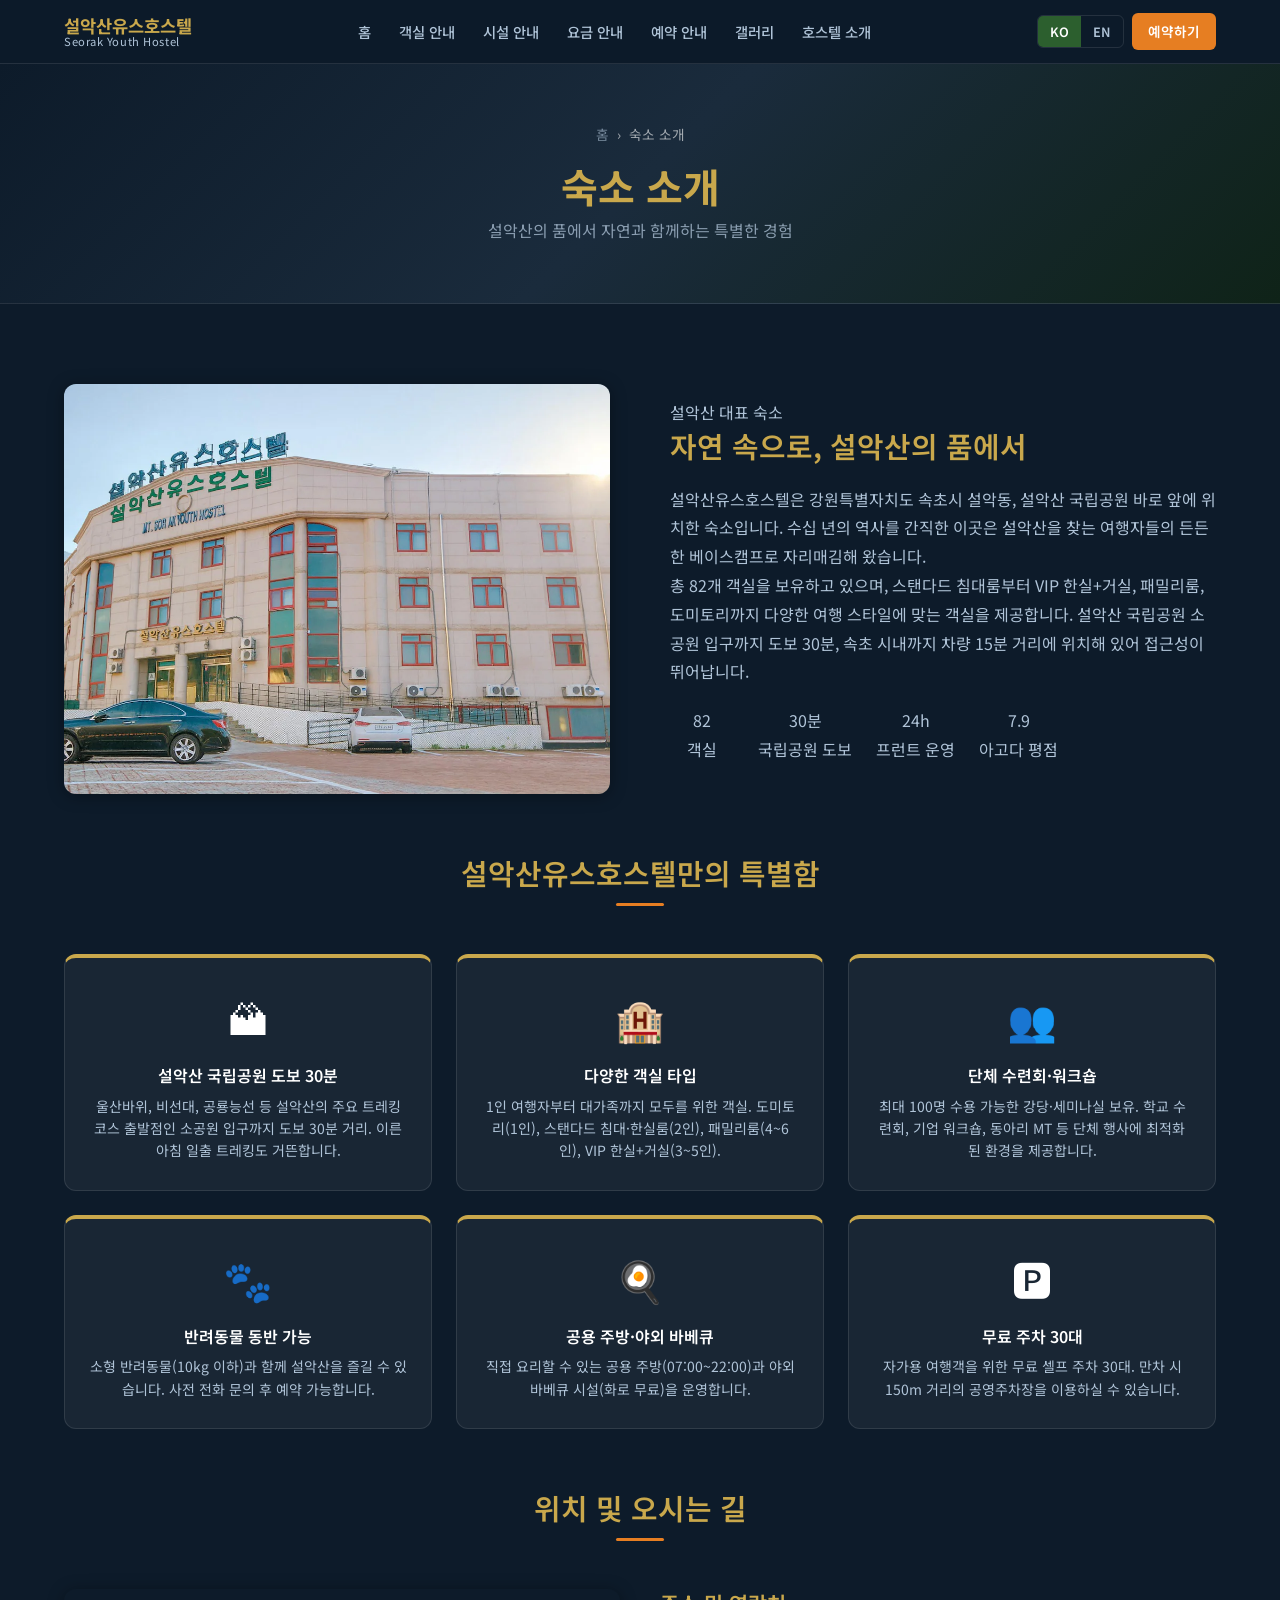
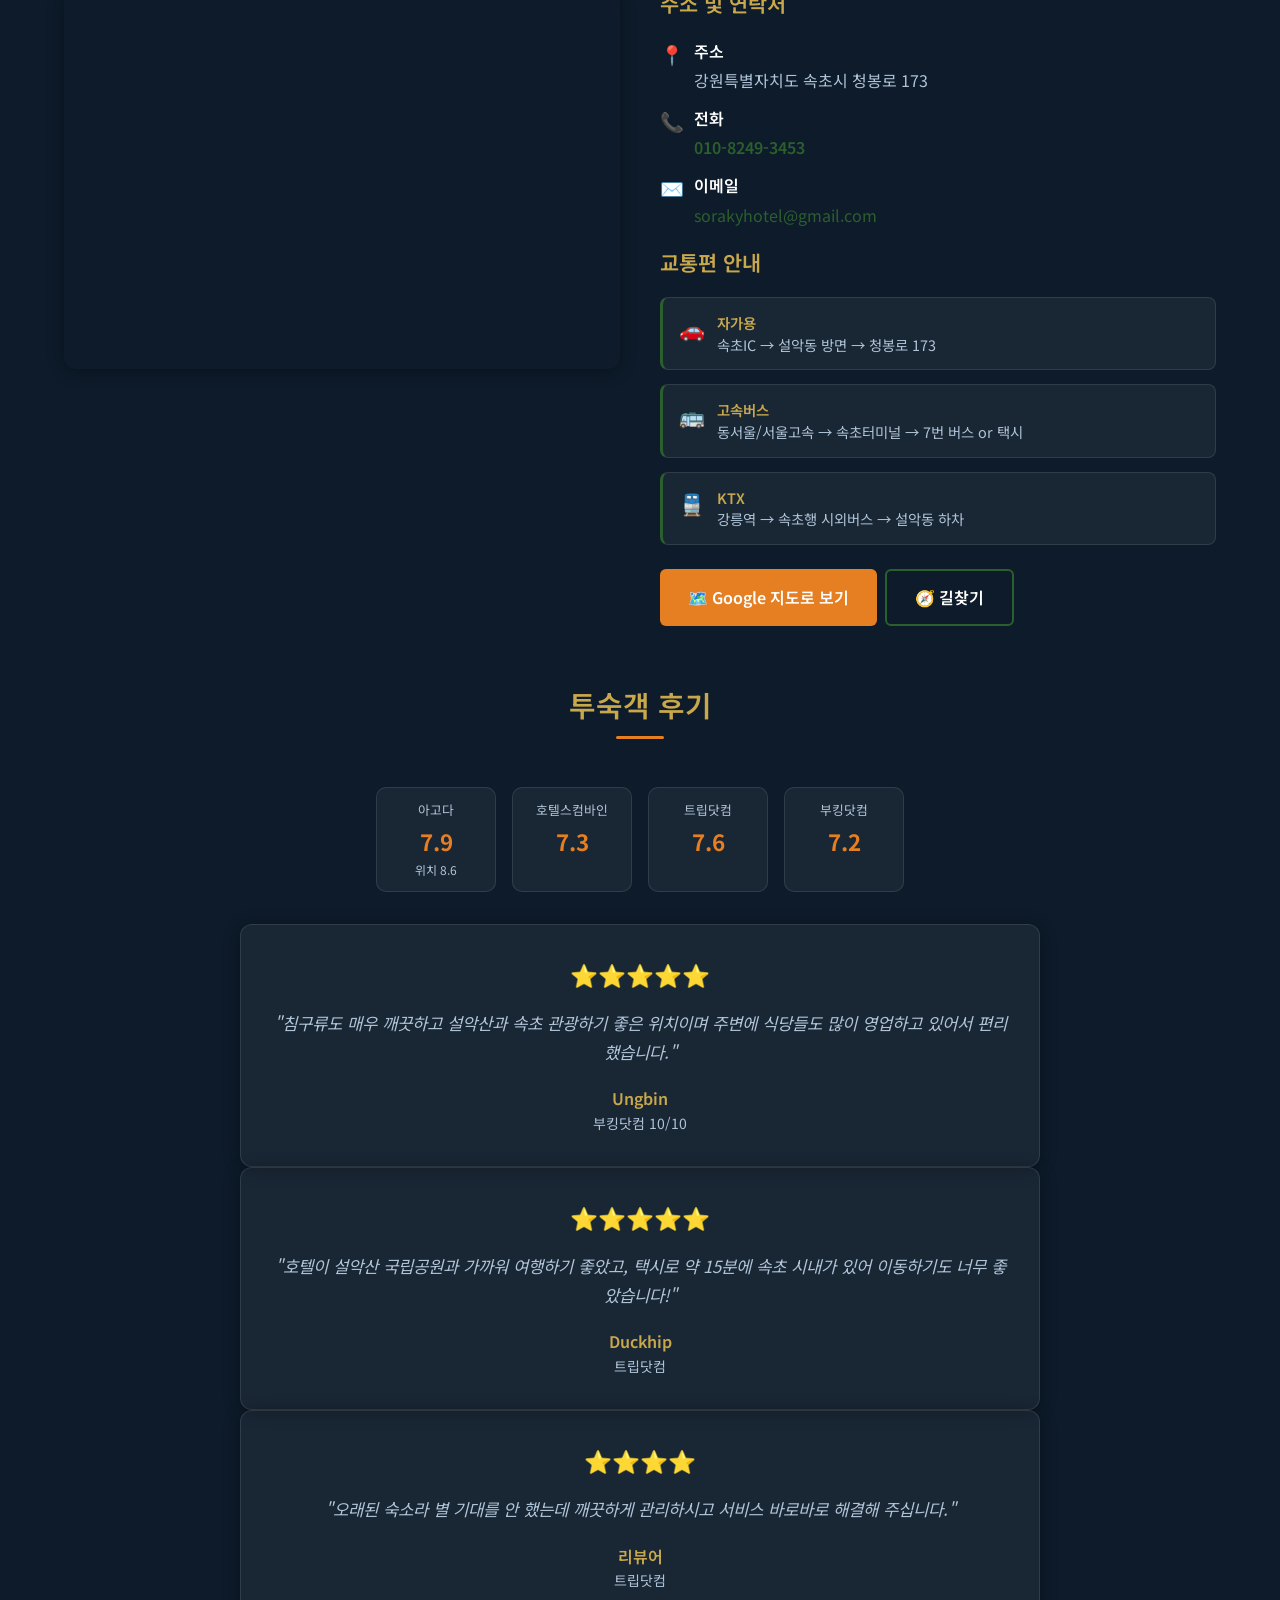
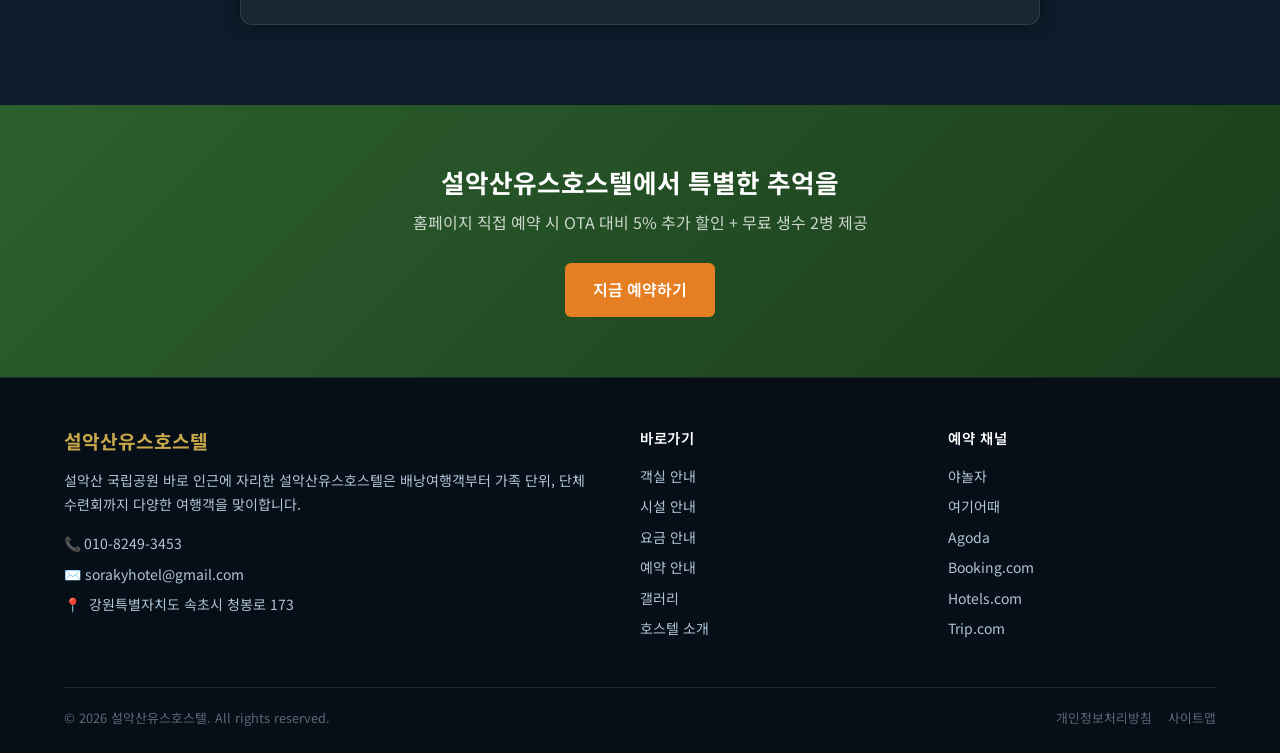
==== commit c949c621: "Add files via upload" ====
--- a/about.html
+++ b/about.html
@@ -4,7 +4,7 @@
   <meta charset="UTF-8">
   <meta name="viewport" content="width=device-width, initial-scale=1.0">
   <title>숙소 소개 – 설악산유스호스텔</title>
-  <meta name="description" content="설악산유스호스텔 소개 – 설악산 국립공원 도보 5분, 총 82객실. 1970년대부터 이어온 설악산 대표 숙소.">
+  <meta name="description" content="설악산유스호스텔 소개 – 설악산 국립공원 도보 30분, 총 82객실. 1970년대부터 이어온 설악산 대표 숙소.">
   <meta name="theme-color" content="#2C5F2E">
   <link rel="manifest" href="manifest.json">
   <link rel="preconnect" href="https://fonts.googleapis.com">
@@ -47,25 +47,25 @@
             data-ko="설악산유스호스텔은 강원특별자치도 속초시 설악동, 설악산 국립공원 바로 앞에 위치한 숙소입니다. 수십 년의 역사를 간직한 이곳은 설악산을 찾는 여행자들의 든든한 베이스캠프로 자리매김해 왔습니다."
             data-en="Seoraksan Youth Hostel is located in Seorakdong, Sokcho, right at the entrance of Seoraksan National Park. With decades of history, it has been the trusted base camp for Seoraksan travelers.">설악산유스호스텔은 강원특별자치도 속초시 설악동, 설악산 국립공원 바로 앞에 위치한 숙소입니다. 수십 년의 역사를 간직한 이곳은 설악산을 찾는 여행자들의 든든한 베이스캠프로 자리매김해 왔습니다.</p>
           <p class="about-intro__desc"
-            data-ko="총 82개 객실을 보유하고 있으며, 스탠다드 침대룸부터 VIP 온돌+거실, 패밀리룸, 도미토리까지 다양한 여행 스타일에 맞는 객실을 제공합니다. 설악산 국립공원 소공원 입구까지 도보 5분, 속초 시내까지 차량 15분 거리에 위치해 있어 접근성이 뛰어납니다."
-            data-en="With 82 rooms ranging from standard bed rooms to VIP ondol suites, family rooms, and dormitories, we cater to every travel style. Just 5 minutes on foot to Sogongwon Park and 15 minutes by car to Sokcho city center.">총 82개 객실을 보유하고 있으며, 스탠다드 침대룸부터 VIP 온돌+거실, 패밀리룸, 도미토리까지 다양한 여행 스타일에 맞는 객실을 제공합니다. 설악산 국립공원 소공원 입구까지 도보 5분, 속초 시내까지 차량 15분 거리에 위치해 있어 접근성이 뛰어납니다.</p>
-          <div class="about-intro__stats">
-            <div class="about-intro__stat">
+            data-ko="총 82개 객실을 보유하고 있으며, 스탠다드 침대룸부터 VIP 한실+거실, 패밀리룸, 도미토리까지 다양한 여행 스타일에 맞는 객실을 제공합니다. 설악산 국립공원 소공원 입구까지 도보 30분, 속초 시내까지 차량 15분 거리에 위치해 있어 접근성이 뛰어납니다."
+            data-en="With 82 rooms ranging from standard bed rooms to VIP Hanshil suites, family rooms, and dormitories, we cater to every travel style. Just 30 minutes on foot to Sogongwon Park and 15 minutes by car to Sokcho city center.">총 82개 객실을 보유하고 있으며, 스탠다드 침대룸부터 VIP 한실+거실, 패밀리룸, 도미토리까지 다양한 여행 스타일에 맞는 객실을 제공합니다. 설악산 국립공원 소공원 입구까지 도보 30분, 속초 시내까지 차량 15분 거리에 위치해 있어 접근성이 뛰어납니다.</p>
+          <div class="about-intro__stats" style="display:flex;flex-wrap:wrap;gap:16px 24px;margin-top:20px;">
+            <div class="about-intro__stat" style="display:flex;flex-direction:column;align-items:center;min-width:64px;">
               <div class="about-intro__stat-num">82</div>
               <div class="about-intro__stat-label"
                 data-ko="객실" data-en="Rooms">객실</div>
             </div>
-            <div class="about-intro__stat">
-              <div class="about-intro__stat-num">5분</div>
+            <div class="about-intro__stat" style="display:flex;flex-direction:column;align-items:center;min-width:64px;">
+              <div class="about-intro__stat-num">30분</div>
               <div class="about-intro__stat-label"
                 data-ko="국립공원 도보" data-en="Walk to Park">국립공원 도보</div>
             </div>
-            <div class="about-intro__stat">
+            <div class="about-intro__stat" style="display:flex;flex-direction:column;align-items:center;min-width:64px;">
               <div class="about-intro__stat-num">24h</div>
               <div class="about-intro__stat-label"
                 data-ko="프런트 운영" data-en="Front Desk">프런트 운영</div>
             </div>
-            <div class="about-intro__stat">
+            <div class="about-intro__stat" style="display:flex;flex-direction:column;align-items:center;min-width:64px;">
               <div class="about-intro__stat-num">7.9</div>
               <div class="about-intro__stat-label"
                 data-ko="아고다 평점" data-en="Agoda Score">아고다 평점</div>
@@ -85,19 +85,19 @@
         <div class="feature-card">
           <div class="feature-card__icon">🏔</div>
           <h3 class="feature-card__title"
-            data-ko="설악산 국립공원 도보 5분"
-            data-en="5-Minute Walk to National Park">설악산 국립공원 도보 5분</h3>
-          <p class="feature-card__desc"
-            data-ko="울산바위, 비선대, 공룡능선 등 설악산의 주요 트레킹 코스 출발점인 소공원 입구까지 도보 5분 거리. 이른 아침 일출 트레킹도 거뜬합니다."
-            data-en="Just 5 minutes on foot to Sogongwon, the starting point for Ulsanbawi, Biseondae, and Dinosaur Ridge treks. Perfect for early morning hikes.">울산바위, 비선대, 공룡능선 등 설악산의 주요 트레킹 코스 출발점인 소공원 입구까지 도보 5분 거리. 이른 아침 일출 트레킹도 거뜬합니다.</p>
+            data-ko="설악산 국립공원 도보 30분"
+            data-en="30-Minute Walk to National Park">설악산 국립공원 도보 30분</h3>
+          <p class="feature-card__desc"
+            data-ko="울산바위, 비선대, 공룡능선 등 설악산의 주요 트레킹 코스 출발점인 소공원 입구까지 도보 30분 거리. 이른 아침 일출 트레킹도 거뜬합니다."
+            data-en="Just 30 minutes on foot to Sogongwon, the starting point for Ulsanbawi, Biseondae, and Dinosaur Ridge treks. Perfect for early morning hikes.">울산바위, 비선대, 공룡능선 등 설악산의 주요 트레킹 코스 출발점인 소공원 입구까지 도보 30분 거리. 이른 아침 일출 트레킹도 거뜬합니다.</p>
         </div>
         <div class="feature-card">
           <div class="feature-card__icon">🏨</div>
           <h3 class="feature-card__title"
             data-ko="다양한 객실 타입" data-en="Diverse Room Types">다양한 객실 타입</h3>
           <p class="feature-card__desc"
-            data-ko="1인 여행자부터 대가족까지 모두를 위한 객실. 도미토리(1인), 스탠다드 침대·온돌룸(2인), 패밀리룸(4~6인), VIP 온돌+거실(3~5인)."
-            data-en="Rooms for everyone from solo travelers to large families. Dormitory (1 person), standard bed/ondol (2 persons), family room (4–6), VIP ondol suite (3–5).">1인 여행자부터 대가족까지 모두를 위한 객실. 도미토리(1인), 스탠다드 침대·온돌룸(2인), 패밀리룸(4~6인), VIP 온돌+거실(3~5인).</p>
+            data-ko="1인 여행자부터 대가족까지 모두를 위한 객실. 도미토리(1인), 스탠다드 침대·한실룸(2인), 패밀리룸(4~6인), VIP 한실+거실(3~5인)."
+            data-en="Rooms for everyone from solo travelers to large families. Dormitory (1 person), standard bed/hanshil (2 persons), family room (4–6), VIP Hanshil suite (3–5).">1인 여행자부터 대가족까지 모두를 위한 객실. 도미토리(1인), 스탠다드 침대·한실룸(2인), 패밀리룸(4~6인), VIP 한실+거실(3~5인).</p>
         </div>
         <div class="feature-card">
           <div class="feature-card__icon">👥</div>
--- a/css/style.css
+++ b/css/style.css
@@ -1,27 +1,29 @@
 /* ============================================================
-   설악산유스호스텔 - 공통 디자인 시스템
-   SYH-WEB-2026-001
+   설악산유스호스텔 - 공통 디자인 시스템 (다크 네이비 테마)
+   SYH-WEB-2026-002
    ============================================================ */
 
 /* ---------- Google Fonts ---------- */
 @import url('https://fonts.googleapis.com/css2?family=Noto+Sans+KR:wght@400;600;700&family=Inter:wght@400;600;700&display=swap');
 
-/* ---------- CSS Variables ---------- */
+/* ---------- CSS Variables (다크 네이비 팔레트) ---------- */
 :root {
-  --color-primary:    #2C5F2E;
-  --color-secondary:  #2E86C1;
-  --color-accent:     #E67E22;
-  --color-bg:         #FFFFFF;
-  --color-bg-sub:     #F5F5F5;
-  --color-text:       #1A1A1A;
-  --color-text-sub:   #666666;
-  --color-border:     #E0E0E0;
-  --color-primary-light: #e8f5e9;
+  --color-primary:       #2C5F2E;
+  --color-primary-light: rgba(44,95,46,0.18);
+  --color-secondary:     #2E86C1;
+  --color-accent:        #E67E22;
+  --color-gold:          #C9A84C;
+  --color-bg:            #0D1B2A;
+  --color-bg-sub:        #1A2B3C;
+  --color-bg-card:       rgba(255,255,255,0.05);
+  --color-border:        rgba(255,255,255,0.10);
+  --color-text:          #FFFFFF;
+  --color-text-sub:      #B0C4D8;
   --font-main: 'Noto Sans KR', 'Inter', sans-serif;
   --max-width: 1200px;
   --radius-card: 12px;
-  --shadow-card: 0 2px 12px rgba(0,0,0,0.08);
-  --shadow-card-hover: 0 8px 28px rgba(0,0,0,0.16);
+  --shadow-card: 0 2px 16px rgba(0,0,0,0.35);
+  --shadow-card-hover: 0 8px 32px rgba(0,0,0,0.55);
   --transition: 0.2s ease;
   --nav-height: 64px;
 }
@@ -57,6 +59,7 @@
 }
 .section {
   padding: 80px 0;
+  background: var(--color-bg);
 }
 .section--sub {
   background: var(--color-bg-sub);
@@ -66,7 +69,7 @@
   margin-bottom: 48px;
 }
 .section__title {
-  color: var(--color-primary);
+  color: var(--color-gold);
   margin-bottom: 12px;
 }
 .section__subtitle {
@@ -102,11 +105,11 @@
 .btn--primary:hover {
   background: #cf6d17;
   transform: translateY(-2px);
-  box-shadow: 0 4px 16px rgba(230,126,34,0.35);
+  box-shadow: 0 4px 16px rgba(230,126,34,0.4);
 }
 .btn--secondary {
   border: 2px solid var(--color-primary);
-  color: var(--color-primary);
+  color: var(--color-text);
   background: transparent;
 }
 .btn--secondary:hover {
@@ -114,17 +117,18 @@
   color: #fff;
 }
 .btn--ghost {
-  color: var(--color-secondary);
+  color: var(--color-text-sub);
   text-decoration: underline;
   padding: 8px 0;
 }
-.btn--ghost:hover { color: var(--color-primary); }
+.btn--ghost:hover { color: var(--color-accent); }
 .btn--sm { padding: 10px 20px; font-size: 0.9rem; min-height: 40px; }
 .btn--full { width: 100%; }
 
 /* ---------- Cards ---------- */
 .card {
-  background: var(--color-bg);
+  background: var(--color-bg-card);
+  border: 1px solid var(--color-border);
   border-radius: var(--radius-card);
   box-shadow: var(--shadow-card);
   overflow: hidden;
@@ -142,7 +146,7 @@
 .card__body {
   padding: 20px;
 }
-.card__title { margin-bottom: 8px; }
+.card__title { margin-bottom: 8px; color: var(--color-text); }
 .card__text { color: var(--color-text-sub); font-size: 0.95rem; margin-bottom: 16px; }
 .card__price {
   font-size: 1.1rem;
@@ -187,8 +191,8 @@
   position: fixed;
   top: 0; left: 0; right: 0;
   height: var(--nav-height);
-  background: rgba(255,255,255,0.97);
-  backdrop-filter: blur(8px);
+  background: rgba(13,27,42,0.97);
+  backdrop-filter: blur(12px);
   border-bottom: 1px solid var(--color-border);
   z-index: 1000;
   display: flex;
@@ -211,7 +215,7 @@
 .navbar__logo-main {
   font-size: 1.1rem;
   font-weight: 700;
-  color: var(--color-primary);
+  color: var(--color-gold);
 }
 .navbar__logo-sub {
   font-size: 0.7rem;
@@ -227,13 +231,13 @@
   padding: 8px 12px;
   font-size: 0.9rem;
   font-weight: 500;
-  color: var(--color-text);
+  color: var(--color-text-sub);
   border-radius: 6px;
   transition: all var(--transition);
 }
 .navbar__menu a:hover,
 .navbar__menu a.active {
-  color: var(--color-primary);
+  color: var(--color-gold);
   background: var(--color-primary-light);
 }
 .navbar__actions {
@@ -257,6 +261,14 @@
 .lang-toggle button.active {
   background: var(--color-primary);
   color: #fff;
+}
+/* 데스크톱 전용 토글 (기본 표시, 모바일에서 숨김) */
+.lang-toggle-desktop {
+  display: flex;
+}
+/* 모바일 전용 토글 (기본 숨김, 모바일에서 표시) */
+.lang-toggle-mobile {
+  display: none;
 }
 .navbar__reserve-btn {
   background: var(--color-accent);
@@ -295,11 +307,11 @@
   position: fixed;
   top: var(--nav-height);
   left: 0; right: 0;
-  background: #fff;
+  background: var(--color-bg-sub);
   border-bottom: 1px solid var(--color-border);
   z-index: 999;
   padding: 16px 24px 24px;
-  box-shadow: 0 8px 24px rgba(0,0,0,0.1);
+  box-shadow: 0 8px 24px rgba(0,0,0,0.4);
 }
 .mobile-nav.open { display: block; }
 .mobile-nav a {
@@ -308,10 +320,10 @@
   font-size: 1rem;
   font-weight: 500;
   border-bottom: 1px solid var(--color-border);
-  color: var(--color-text);
+  color: var(--color-text-sub);
 }
 .mobile-nav a:last-child { border-bottom: none; }
-.mobile-nav a:hover { color: var(--color-primary); }
+.mobile-nav a:hover { color: var(--color-gold); }
 .mobile-nav__lang {
   display: flex;
   gap: 8px;
@@ -323,9 +335,13 @@
    ============================================================ */
 .hero {
   position: relative;
-  height: calc(100vh - var(--nav-height));
-  min-height: 500px;
+  width: 100%;
+  height: 100vh;
+  min-height: 600px;
   overflow: hidden;
+  /* 네비게이션 바 높이만큼 패딩 (가려짐 방지) */
+  padding-top: var(--nav-height);
+  box-sizing: border-box;
 }
 .hero__slides {
   position: relative;
@@ -343,11 +359,12 @@
   width: 100%;
   height: 100%;
   object-fit: cover;
+  object-position: center center;
 }
 .hero__overlay {
   position: absolute;
   inset: 0;
-  background: rgba(0,0,0,0.38);
+  background: linear-gradient(to bottom, rgba(13,27,42,0.3) 0%, rgba(13,27,42,0.6) 100%);
 }
 .hero__content {
   position: absolute;
@@ -375,13 +392,14 @@
   font-weight: 700;
   line-height: 1.2;
   margin-bottom: 12px;
-  text-shadow: 0 2px 8px rgba(0,0,0,0.4);
+  text-shadow: 0 2px 12px rgba(0,0,0,0.6);
 }
 .hero__subtitle {
   font-size: clamp(1rem, 2vw, 1.3rem);
   opacity: 0.9;
   margin-bottom: 32px;
-  text-shadow: 0 1px 4px rgba(0,0,0,0.3);
+  text-shadow: 0 1px 6px rgba(0,0,0,0.5);
+  color: var(--color-text-sub);
 }
 .hero__dots {
   position: absolute;
@@ -394,12 +412,12 @@
 .hero__dot {
   width: 8px; height: 8px;
   border-radius: 50%;
-  background: rgba(255,255,255,0.5);
+  background: rgba(255,255,255,0.4);
   cursor: pointer;
   transition: all var(--transition);
 }
 .hero__dot.active {
-  background: #fff;
+  background: var(--color-gold);
   transform: scale(1.3);
 }
 
@@ -407,10 +425,11 @@
 .booking-bar {
   position: absolute;
   bottom: 0; left: 0; right: 0;
-  background: rgba(255,255,255,0.97);
-  backdrop-filter: blur(8px);
+  background: rgba(13,27,42,0.92);
+  backdrop-filter: blur(12px);
   padding: 20px 24px;
-  box-shadow: 0 -4px 20px rgba(0,0,0,0.1);
+  border-top: 1px solid var(--color-border);
+  box-shadow: 0 -4px 20px rgba(0,0,0,0.3);
 }
 .booking-bar__inner {
   max-width: var(--max-width);
@@ -441,7 +460,7 @@
   border-radius: 6px;
   font-size: 0.95rem;
   color: var(--color-text);
-  background: #fff;
+  background: rgba(255,255,255,0.08);
   transition: border-color var(--transition);
   min-height: 44px;
 }
@@ -450,10 +469,14 @@
   outline: none;
   border-color: var(--color-primary);
 }
+.booking-bar__field select option {
+  background: var(--color-bg-sub);
+  color: var(--color-text);
+}
 
 /* Trust Bar */
 .trust-bar {
-  background: var(--color-primary-light);
+  background: rgba(44,95,46,0.15);
   border-bottom: 2px solid var(--color-primary);
   padding: 14px 24px;
 }
@@ -469,7 +492,7 @@
 .trust-bar__item {
   font-size: 0.9rem;
   font-weight: 600;
-  color: var(--color-primary);
+  color: var(--color-gold);
   display: flex;
   align-items: center;
   gap: 6px;
@@ -501,7 +524,8 @@
   align-items: flex-start;
   gap: 16px;
   padding: 20px;
-  background: var(--color-bg);
+  background: var(--color-bg-card);
+  border: 1px solid var(--color-border);
   border-radius: var(--radius-card);
   box-shadow: var(--shadow-card);
   transition: transform var(--transition);
@@ -515,6 +539,7 @@
   font-size: 1rem;
   font-weight: 600;
   margin-bottom: 4px;
+  color: var(--color-text);
 }
 .facility-item__desc {
   font-size: 0.875rem;
@@ -531,7 +556,8 @@
   margin-bottom: 32px;
 }
 .seorak-card {
-  background: var(--color-bg);
+  background: var(--color-bg-card);
+  border: 1px solid var(--color-border);
   border-radius: var(--radius-card);
   box-shadow: var(--shadow-card);
   padding: 28px 24px;
@@ -541,7 +567,7 @@
 }
 .seorak-card:hover { transform: translateY(-4px); }
 .seorak-card__icon { font-size: 2.5rem; margin-bottom: 12px; }
-.seorak-card__title { font-size: 1.1rem; font-weight: 600; margin-bottom: 8px; }
+.seorak-card__title { font-size: 1.1rem; font-weight: 600; margin-bottom: 8px; color: var(--color-text); }
 .seorak-card__time {
   display: inline-block;
   background: var(--color-accent);
@@ -568,7 +594,8 @@
   padding: 0 8px;
 }
 .review-card {
-  background: var(--color-bg);
+  background: var(--color-bg-card);
+  border: 1px solid var(--color-border);
   border-radius: var(--radius-card);
   box-shadow: var(--shadow-card);
   padding: 32px;
@@ -576,17 +603,17 @@
   margin: 0 auto;
   text-align: center;
 }
-.review-card__stars { font-size: 1.4rem; margin-bottom: 16px; color: var(--color-accent); }
+.review-card__stars { font-size: 1.4rem; margin-bottom: 16px; color: var(--color-gold); }
 .review-card__text {
   font-size: 1.05rem;
   line-height: 1.7;
-  color: var(--color-text);
+  color: var(--color-text-sub);
   margin-bottom: 20px;
   font-style: italic;
 }
 .review-card__author {
   font-weight: 600;
-  color: var(--color-primary);
+  color: var(--color-gold);
 }
 .review-card__platform {
   font-size: 0.875rem;
@@ -603,14 +630,14 @@
   width: 40px; height: 40px;
   border-radius: 50%;
   border: 2px solid var(--color-border);
-  background: #fff;
+  background: var(--color-bg-card);
   font-size: 1.1rem;
   color: var(--color-text);
   transition: all var(--transition);
 }
 .review-nav button:hover {
   border-color: var(--color-primary);
-  color: var(--color-primary);
+  color: var(--color-gold);
 }
 .review-dots { display: flex; gap: 8px; }
 .review-dot {
@@ -620,7 +647,7 @@
   cursor: pointer;
   transition: all var(--transition);
 }
-.review-dot.active { background: var(--color-primary); transform: scale(1.3); }
+.review-dot.active { background: var(--color-gold); transform: scale(1.3); }
 
 /* Rating Badges */
 .rating-badges {
@@ -631,7 +658,7 @@
   margin-top: 32px;
 }
 .rating-badge {
-  background: var(--color-bg-sub);
+  background: var(--color-bg-card);
   border: 1px solid var(--color-border);
   border-radius: 10px;
   padding: 12px 20px;
@@ -653,7 +680,7 @@
    CTA BANNER (index)
    ============================================================ */
 .cta-banner {
-  background: var(--color-primary);
+  background: linear-gradient(135deg, var(--color-primary) 0%, #1a3d1b 100%);
   color: #fff;
   text-align: center;
   padding: 60px 24px;
@@ -667,6 +694,7 @@
   font-size: 1rem;
   opacity: 0.9;
   margin-bottom: 28px;
+  color: rgba(255,255,255,0.85);
 }
 
 /* ============================================================
@@ -689,10 +717,15 @@
   height: 100%;
   border: none;
 }
+.map-container {
+  border-radius: var(--radius-card);
+  overflow: hidden;
+  height: 100%;
+}
 .map-info__title {
   font-size: 1.3rem;
   font-weight: 600;
-  color: var(--color-primary);
+  color: var(--color-gold);
   margin-bottom: 20px;
 }
 .transport-list { display: flex; flex-direction: column; gap: 14px; }
@@ -701,21 +734,23 @@
   align-items: flex-start;
   gap: 12px;
   padding: 14px 16px;
-  background: var(--color-bg-sub);
+  background: var(--color-bg-card);
+  border: 1px solid var(--color-border);
   border-radius: 8px;
   border-left: 3px solid var(--color-primary);
 }
 .transport-item__icon { font-size: 1.3rem; flex-shrink: 0; }
-.transport-item__text { font-size: 0.9rem; line-height: 1.5; }
-.transport-item__label { font-weight: 600; color: var(--color-primary); }
+.transport-item__text { font-size: 0.9rem; line-height: 1.5; color: var(--color-text-sub); }
+.transport-item__label { font-weight: 600; color: var(--color-gold); }
 
 /* ============================================================
    FOOTER
    ============================================================ */
 .footer {
-  background: #1a1a1a;
-  color: #ccc;
+  background: #060e17;
+  color: var(--color-text-sub);
   padding: 48px 0 24px;
+  border-top: 1px solid var(--color-border);
 }
 .footer__inner {
   max-width: var(--max-width);
@@ -731,19 +766,20 @@
 .footer__logo {
   font-size: 1.2rem;
   font-weight: 700;
-  color: #fff;
+  color: var(--color-gold);
   margin-bottom: 12px;
 }
 .footer__desc {
   font-size: 0.875rem;
   line-height: 1.7;
   margin-bottom: 16px;
+  color: var(--color-text-sub);
 }
 .footer__contact a {
   display: flex;
   align-items: center;
   gap: 8px;
-  color: #ccc;
+  color: var(--color-text-sub);
   font-size: 0.875rem;
   margin-bottom: 8px;
   transition: color var(--transition);
@@ -752,21 +788,21 @@
 .footer__col-title {
   font-size: 0.9rem;
   font-weight: 600;
-  color: #fff;
+  color: var(--color-text);
   margin-bottom: 16px;
   text-transform: uppercase;
   letter-spacing: 0.05em;
 }
 .footer__links a {
   display: block;
-  color: #ccc;
+  color: var(--color-text-sub);
   font-size: 0.875rem;
   margin-bottom: 8px;
   transition: color var(--transition);
 }
 .footer__links a:hover { color: var(--color-accent); }
 .footer__bottom {
-  border-top: 1px solid #333;
+  border-top: 1px solid var(--color-border);
   padding-top: 20px;
   display: flex;
   align-items: center;
@@ -774,10 +810,10 @@
   flex-wrap: wrap;
   gap: 12px;
 }
-.footer__copyright { font-size: 0.8rem; color: #888; }
+.footer__copyright { font-size: 0.8rem; color: rgba(176,196,216,0.5); }
 .footer__legal { display: flex; gap: 16px; }
-.footer__legal a { font-size: 0.8rem; color: #888; transition: color var(--transition); }
-.footer__legal a:hover { color: #ccc; }
+.footer__legal a { font-size: 0.8rem; color: rgba(176,196,216,0.5); transition: color var(--transition); }
+.footer__legal a:hover { color: var(--color-text-sub); }
 
 /* ============================================================
    MOBILE BOTTOM CTA (모바일 전용)
@@ -787,16 +823,38 @@
   position: fixed;
   bottom: 0; left: 0; right: 0;
   z-index: 900;
-  background: #fff;
+  background: var(--color-bg-sub);
   border-top: 1px solid var(--color-border);
   padding: 10px 16px;
   padding-bottom: calc(10px + env(safe-area-inset-bottom));
-  box-shadow: 0 -4px 16px rgba(0,0,0,0.1);
+  box-shadow: 0 -4px 16px rgba(0,0,0,0.4);
 }
 .mobile-cta__inner {
   display: grid;
-  grid-template-columns: 1fr 1fr;
-  gap: 10px;
+  grid-template-columns: auto 1fr 1fr;
+  gap: 8px;
+  align-items: center;
+}
+/* 하단 CTA 바 언어 토글 */
+.mobile-cta__lang {
+  border: 1px solid rgba(255,255,255,0.25) !important;
+  border-radius: 6px;
+  overflow: hidden;
+  flex-shrink: 0;
+}
+.mobile-cta__lang button {
+  padding: 8px 10px;
+  font-size: 0.75rem;
+  font-weight: 700;
+  color: rgba(255,255,255,0.6);
+  background: transparent;
+  border: none;
+  cursor: pointer;
+  transition: all var(--transition);
+}
+.mobile-cta__lang button.active {
+  background: var(--color-primary);
+  color: #fff;
 }
 .mobile-cta__btn {
   display: flex;
@@ -823,24 +881,25 @@
    PAGE HERO (서브 페이지 상단)
    ============================================================ */
 .page-hero {
-  background: linear-gradient(135deg, var(--color-primary) 0%, #1a3d1b 100%);
+  background: linear-gradient(135deg, #0D1B2A 0%, #1A2B3C 50%, #0f2318 100%);
   color: #fff;
   padding: 60px 24px;
   text-align: center;
-}
-.page-hero__title { color: #fff; margin-bottom: 8px; }
-.page-hero__subtitle { opacity: 0.85; font-size: 1rem; }
+  border-bottom: 1px solid var(--color-border);
+}
+.page-hero__title { color: var(--color-gold); margin-bottom: 8px; }
+.page-hero__subtitle { opacity: 0.75; font-size: 1rem; color: var(--color-text-sub); }
 .page-hero__breadcrumb {
   display: flex;
   align-items: center;
   justify-content: center;
   gap: 8px;
   font-size: 0.85rem;
-  opacity: 0.7;
+  opacity: 0.6;
   margin-bottom: 16px;
 }
-.page-hero__breadcrumb a { color: #fff; }
-.page-hero__breadcrumb a:hover { opacity: 1; }
+.page-hero__breadcrumb a { color: var(--color-text-sub); }
+.page-hero__breadcrumb a:hover { opacity: 1; color: var(--color-gold); }
 
 /* ============================================================
    TABS
@@ -862,10 +921,10 @@
   transition: all var(--transition);
   border-radius: 6px 6px 0 0;
 }
-.tab-btn:hover { color: var(--color-primary); }
+.tab-btn:hover { color: var(--color-gold); }
 .tab-btn.active {
-  color: var(--color-primary);
-  border-bottom-color: var(--color-primary);
+  color: var(--color-gold);
+  border-bottom-color: var(--color-gold);
   background: var(--color-primary-light);
 }
 .tab-panel { display: none; }
@@ -888,14 +947,14 @@
   font-size: 0.9rem;
   font-weight: 600;
   color: var(--color-text-sub);
-  background: #fff;
+  background: var(--color-bg-card);
   transition: all var(--transition);
   min-height: 44px;
 }
 .filter-btn:hover,
 .filter-btn.active {
   border-color: var(--color-primary);
-  color: var(--color-primary);
+  color: var(--color-gold);
   background: var(--color-primary-light);
 }
 .rooms-grid {
@@ -930,12 +989,12 @@
 }
 .room-card__amenity {
   font-size: 1.1rem;
-  title: attr(title);
 }
 
 /* Room Detail */
 .room-detail {
   background: var(--color-bg-sub);
+  border: 1px solid var(--color-border);
   border-radius: var(--radius-card);
   padding: 40px;
   margin-bottom: 40px;
@@ -974,15 +1033,16 @@
   pointer-events: all;
   width: 36px; height: 36px;
   border-radius: 50%;
-  background: rgba(255,255,255,0.9);
-  border: none;
+  background: rgba(13,27,42,0.8);
+  border: 1px solid var(--color-border);
+  color: #fff;
   font-size: 1rem;
   cursor: pointer;
   transition: all var(--transition);
 }
-.room-detail__nav button:hover { background: #fff; }
+.room-detail__nav button:hover { background: rgba(13,27,42,0.95); }
 .room-detail__info { }
-.room-detail__title { color: var(--color-primary); margin-bottom: 16px; }
+.room-detail__title { color: var(--color-gold); margin-bottom: 16px; }
 .room-detail__meta {
   display: flex;
   flex-wrap: wrap;
@@ -995,13 +1055,13 @@
   gap: 6px;
   font-size: 0.9rem;
   color: var(--color-text-sub);
-  background: #fff;
+  background: var(--color-bg-card);
   padding: 6px 12px;
   border-radius: 20px;
   border: 1px solid var(--color-border);
 }
 .room-detail__pricing {
-  background: #fff;
+  background: var(--color-bg-card);
   border-radius: 8px;
   padding: 20px;
   margin-bottom: 20px;
@@ -1021,7 +1081,7 @@
 
 /* Common Amenities Box */
 .amenities-box {
-  background: var(--color-primary);
+  background: linear-gradient(135deg, var(--color-primary) 0%, #1a3d1b 100%);
   color: #fff;
   border-radius: var(--radius-card);
   padding: 32px;
@@ -1059,6 +1119,7 @@
   overflow: hidden;
   cursor: pointer;
   aspect-ratio: 4/3;
+  border: 1px solid var(--color-border);
 }
 .gallery-item img {
   width: 100%;
@@ -1076,7 +1137,7 @@
   justify-content: center;
   transition: background var(--transition);
 }
-.gallery-item:hover .gallery-item__overlay { background: rgba(0,0,0,0.3); }
+.gallery-item:hover .gallery-item__overlay { background: rgba(0,0,0,0.4); }
 .gallery-item__overlay span {
   color: #fff;
   font-size: 2rem;
@@ -1090,7 +1151,7 @@
   display: none;
   position: fixed;
   inset: 0;
-  background: rgba(0,0,0,0.92);
+  background: rgba(0,0,0,0.95);
   z-index: 2000;
   align-items: center;
   justify-content: center;
@@ -1128,17 +1189,17 @@
 .lightbox__nav button {
   width: 44px; height: 44px;
   border-radius: 50%;
-  background: rgba(255,255,255,0.2);
+  background: rgba(255,255,255,0.15);
   color: #fff;
   font-size: 1.2rem;
   border: none;
   cursor: pointer;
   transition: background var(--transition);
 }
-.lightbox__nav button:hover { background: rgba(255,255,255,0.4); }
+.lightbox__nav button:hover { background: rgba(255,255,255,0.35); }
 .lightbox__caption {
   text-align: center;
-  color: #ccc;
+  color: var(--color-text-sub);
   font-size: 0.875rem;
   margin-top: 12px;
 }
@@ -1147,13 +1208,13 @@
    PRICING PAGE
    ============================================================ */
 .pricing-notice {
-  background: #fff8e1;
-  border: 1px solid #ffe082;
-  border-left: 4px solid var(--color-accent);
+  background: rgba(201,168,76,0.1);
+  border: 1px solid rgba(201,168,76,0.3);
+  border-left: 4px solid var(--color-gold);
   border-radius: 8px;
   padding: 16px 20px;
   font-size: 0.9rem;
-  color: #795548;
+  color: var(--color-gold);
   margin-bottom: 32px;
 }
 .pricing-table {
@@ -1176,10 +1237,12 @@
   padding: 14px 20px;
   border-bottom: 1px solid var(--color-border);
   font-size: 0.9rem;
+  color: var(--color-text-sub);
+  background: var(--color-bg-card);
 }
 .pricing-table tr:last-child td { border-bottom: none; }
-.pricing-table tr:nth-child(even) td { background: var(--color-bg-sub); }
-.pricing-table tr:hover td { background: var(--color-primary-light); }
+.pricing-table tr:nth-child(even) td { background: rgba(255,255,255,0.03); }
+.pricing-table tr:hover td { background: var(--color-primary-light); color: var(--color-text); }
 .price-value { font-weight: 600; color: var(--color-accent); }
 
 .discount-grid {
@@ -1189,7 +1252,8 @@
   margin-bottom: 40px;
 }
 .discount-card {
-  background: var(--color-bg);
+  background: var(--color-bg-card);
+  border: 1px solid var(--color-border);
   border-radius: var(--radius-card);
   box-shadow: var(--shadow-card);
   padding: 24px;
@@ -1198,7 +1262,7 @@
 }
 .discount-card:hover { transform: translateY(-4px); }
 .discount-card__icon { font-size: 2rem; margin-bottom: 12px; }
-.discount-card__title { font-size: 1rem; font-weight: 600; margin-bottom: 8px; }
+.discount-card__title { font-size: 1rem; font-weight: 600; margin-bottom: 8px; color: var(--color-text); }
 .discount-card__desc { font-size: 0.875rem; color: var(--color-text-sub); }
 
 /* ============================================================
@@ -1211,9 +1275,10 @@
   padding: 40px;
   text-align: center;
   margin-bottom: 40px;
+  border: 1px solid rgba(44,95,46,0.4);
 }
 .reservation-direct__title { color: #fff; margin-bottom: 8px; }
-.reservation-direct__subtitle { opacity: 0.85; margin-bottom: 28px; }
+.reservation-direct__subtitle { opacity: 0.85; margin-bottom: 28px; color: rgba(255,255,255,0.8); }
 .reservation-direct__btns {
   display: flex;
   gap: 16px;
@@ -1237,11 +1302,11 @@
 }
 .reservation-direct__btn--call:hover { background: #cf6d17; transform: translateY(-2px); }
 .reservation-direct__btn--email {
-  background: rgba(255,255,255,0.15);
-  color: #fff;
-  border: 2px solid rgba(255,255,255,0.5);
-}
-.reservation-direct__btn--email:hover { background: rgba(255,255,255,0.25); }
+  background: rgba(255,255,255,0.12);
+  color: #fff;
+  border: 2px solid rgba(255,255,255,0.4);
+}
+.reservation-direct__btn--email:hover { background: rgba(255,255,255,0.22); }
 
 .ota-grid {
   display: grid;
@@ -1250,7 +1315,7 @@
   margin-bottom: 40px;
 }
 .ota-card {
-  background: var(--color-bg);
+  background: var(--color-bg-card);
   border-radius: var(--radius-card);
   box-shadow: var(--shadow-card);
   padding: 24px;
@@ -1329,9 +1394,11 @@
   padding: 12px 20px;
   border-bottom: 1px solid var(--color-border);
   font-size: 0.9rem;
+  color: var(--color-text-sub);
+  background: var(--color-bg-card);
 }
 .policy-table tr:last-child td { border-bottom: none; }
-.refund-full { color: var(--color-primary); font-weight: 600; }
+.refund-full { color: #4caf50; font-weight: 600; }
 .refund-partial { color: var(--color-accent); font-weight: 600; }
 .refund-none { color: #e74c3c; font-weight: 600; }
 
@@ -1349,12 +1416,13 @@
   padding: 18px 20px;
   font-weight: 600;
   cursor: pointer;
-  background: #fff;
+  background: var(--color-bg-card);
+  color: var(--color-text);
   transition: background var(--transition);
   font-size: 0.95rem;
 }
-.faq-question:hover { background: var(--color-bg-sub); }
-.faq-question.open { background: var(--color-primary-light); color: var(--color-primary); }
+.faq-question:hover { background: rgba(255,255,255,0.08); }
+.faq-question.open { background: var(--color-primary-light); color: var(--color-gold); }
 .faq-arrow { transition: transform var(--transition); font-size: 0.8rem; }
 .faq-question.open .faq-arrow { transform: rotate(180deg); }
 .faq-answer {
@@ -1377,7 +1445,8 @@
   gap: 24px;
 }
 .facility-card {
-  background: var(--color-bg);
+  background: var(--color-bg-card);
+  border: 1px solid var(--color-border);
   border-radius: var(--radius-card);
   box-shadow: var(--shadow-card);
   padding: 28px 24px;
@@ -1386,13 +1455,13 @@
 }
 .facility-card:hover { transform: translateY(-4px); }
 .facility-card__icon { font-size: 2.5rem; margin-bottom: 14px; }
-.facility-card__title { font-size: 1.05rem; font-weight: 600; margin-bottom: 8px; }
+.facility-card__title { font-size: 1.05rem; font-weight: 600; margin-bottom: 8px; color: var(--color-text); }
 .facility-card__desc { font-size: 0.875rem; color: var(--color-text-sub); line-height: 1.6; }
 .facility-card__hours {
   display: inline-block;
   margin-top: 10px;
   background: var(--color-primary-light);
-  color: var(--color-primary);
+  color: var(--color-gold);
   padding: 3px 10px;
   border-radius: 12px;
   font-size: 0.8rem;
@@ -1410,7 +1479,7 @@
   border-radius: var(--radius-card);
   box-shadow: var(--shadow-card);
 }
-.hall-info__title { color: var(--color-primary); margin-bottom: 16px; }
+.hall-info__title { color: var(--color-gold); margin-bottom: 16px; }
 .hall-specs {
   display: flex;
   flex-direction: column;
@@ -1422,8 +1491,9 @@
   align-items: center;
   gap: 10px;
   font-size: 0.9rem;
-}
-.hall-spec__label { font-weight: 600; min-width: 80px; }
+  color: var(--color-text-sub);
+}
+.hall-spec__label { font-weight: 600; min-width: 80px; color: var(--color-text); }
 
 .seorak-services {
   display: grid;
@@ -1435,12 +1505,13 @@
   align-items: flex-start;
   gap: 16px;
   padding: 20px;
-  background: var(--color-bg);
+  background: var(--color-bg-card);
+  border: 1px solid var(--color-border);
   border-radius: var(--radius-card);
   box-shadow: var(--shadow-card);
 }
 .seorak-service__icon { font-size: 2rem; flex-shrink: 0; }
-.seorak-service__title { font-weight: 600; margin-bottom: 6px; }
+.seorak-service__title { font-weight: 600; margin-bottom: 6px; color: var(--color-text); }
 .seorak-service__desc { font-size: 0.875rem; color: var(--color-text-sub); }
 
 /* ============================================================
@@ -1456,7 +1527,7 @@
   border-radius: var(--radius-card);
   box-shadow: var(--shadow-card);
 }
-.about-intro__title { color: var(--color-primary); margin-bottom: 20px; }
+.about-intro__title { color: var(--color-gold); margin-bottom: 20px; }
 .about-intro__text { color: var(--color-text-sub); line-height: 1.8; margin-bottom: 16px; }
 .about-stats {
   display: grid;
@@ -1467,14 +1538,15 @@
 .about-stat {
   text-align: center;
   padding: 24px;
-  background: var(--color-bg-sub);
+  background: var(--color-bg-card);
+  border: 1px solid var(--color-border);
   border-radius: var(--radius-card);
   border-top: 3px solid var(--color-primary);
 }
 .about-stat__num {
   font-size: 2rem;
   font-weight: 700;
-  color: var(--color-primary);
+  color: var(--color-gold);
   margin-bottom: 6px;
 }
 .about-stat__label { font-size: 0.875rem; color: var(--color-text-sub); }
@@ -1494,15 +1566,45 @@
   font-size: 0.85rem;
   font-weight: 600;
 }
-.trust-badge--green { background: var(--color-primary-light); color: var(--color-primary); }
-.trust-badge--blue  { background: #e3f2fd; color: var(--color-secondary); }
+.trust-badge--green { background: var(--color-primary-light); color: var(--color-gold); }
+.trust-badge--blue  { background: rgba(46,134,193,0.15); color: var(--color-secondary); }
+
+/* ============================================================
+   FEATURE CARDS (about)
+   ============================================================ */
+.feature-grid {
+  display: grid;
+  grid-template-columns: repeat(3, 1fr);
+  gap: 24px;
+}
+.feature-card {
+  background: var(--color-bg-card);
+  border: 1px solid var(--color-border);
+  border-radius: var(--radius-card);
+  padding: 28px 24px;
+  text-align: center;
+  transition: transform var(--transition);
+  border-top: 4px solid var(--color-gold);
+}
+.feature-card:hover { transform: translateY(-4px); }
+.feature-card__icon { font-size: 2.5rem; margin-bottom: 14px; }
+.feature-card__title { font-size: 1rem; font-weight: 600; margin-bottom: 8px; color: var(--color-text); }
+.feature-card__desc { font-size: 0.875rem; color: var(--color-text-sub); line-height: 1.6; }
 
 /* ============================================================
    RESPONSIVE
    ============================================================ */
+/* 태블릿 (768px ~ 1023px) */
+@media (min-width: 768px) and (max-width: 1023px) {
+  .hero {
+    height: 70vh;
+    min-height: 500px;
+  }
+}
+
 @media (max-width: 1023px) {
   .grid-3, .room-preview-grid, .rooms-grid, .seorak-grid,
-  .facility-card-grid, .discount-grid, .ota-grid {
+  .facility-card-grid, .discount-grid, .ota-grid, .feature-grid {
     grid-template-columns: repeat(2, 1fr);
   }
   .grid-4 { grid-template-columns: repeat(2, 1fr); }
@@ -1526,11 +1628,40 @@
   .navbar__reserve-btn { display: none; }
   .hamburger { display: flex; }
   .lang-toggle { display: none; }
-
-  .hero { height: 70vh; min-height: 400px; }
+  /* 모바일 전용 토글 표시 */
+  .lang-toggle-mobile { display: flex; }
+  .lang-toggle-desktop { display: none; }
+  /* 예약하기 버튼 숨김 (모바일) */
+  .navbar__reserve-btn--desktop { display: none; }
+  /* 하단 CTA 바 언어 토글 표시 */
+  .mobile-cta__lang { display: flex; }
+
+  /* 히어로 모바일 최적화 */
+  .hero {
+    height: 100svh;
+    min-height: 500px;
+    padding-top: 56px;
+  }
+  .hero__slide img {
+    object-fit: cover;
+    object-position: center top; /* 모바일: 건물 상단 잘림 방지 */
+  }
+  .hero__title {
+    font-size: 1.8rem;
+    line-height: 1.3;
+  }
+  .hero__subtitle {
+    font-size: 1rem;
+  }
   .hero__dots { bottom: 160px; }
   .booking-bar__inner { flex-direction: column; }
   .booking-bar__field { min-width: 100%; }
+  .booking-bar__field input,
+  .booking-bar__field select {
+    width: 100%;
+    font-size: 1rem;
+    padding: 12px;
+  }
 
   .trust-bar__inner { gap: 12px; }
   .trust-bar__divider { display: none; }
@@ -1538,7 +1669,7 @@
   .grid-2, .grid-3, .grid-4,
   .room-preview-grid, .rooms-grid, .seorak-grid,
   .facility-card-grid, .discount-grid, .ota-grid,
-  .facility-grid, .seorak-services { grid-template-columns: 1fr; }
+  .facility-grid, .seorak-services, .feature-grid { grid-template-columns: 1fr; }
 
   .gallery-grid { grid-template-columns: repeat(2, 1fr); }
   .footer__grid { grid-template-columns: 1fr; }
@@ -1561,6 +1692,7 @@
 .text-center { text-align: center; }
 .text-primary { color: var(--color-primary); }
 .text-accent  { color: var(--color-accent); }
+.text-gold    { color: var(--color-gold); }
 .mt-8  { margin-top: 8px; }
 .mt-16 { margin-top: 16px; }
 .mt-24 { margin-top: 24px; }
@@ -1570,155 +1702,7 @@
 .mb-24 { margin-bottom: 24px; }
 .mb-32 { margin-bottom: 32px; }
 .hidden { display: none !important; }
-[data-en] { }
-
-/* ============================================================
-   FACILITIES PAGE – 추가 스타일
-   ============================================================ */
-.facility-overview {
-  display: grid;
-  grid-template-columns: repeat(4, 1fr);
-  gap: 20px;
-  margin-bottom: 60px;
-}
-.facility-overview-item {
-  background: var(--color-bg);
-  border-radius: var(--radius-card);
-  box-shadow: var(--shadow-card);
-  padding: 24px 16px;
-  text-align: center;
-  border-top: 4px solid var(--color-primary);
-  transition: transform var(--transition);
-}
-.facility-overview-item:hover { transform: translateY(-4px); }
-.facility-overview-item__icon { font-size: 2.5rem; margin-bottom: 10px; }
-.facility-overview-item__title { font-size: 0.9rem; font-weight: 600; color: var(--color-primary); }
-
-.facility-detail {
-  display: grid;
-  grid-template-columns: 1fr 1fr;
-  gap: 48px;
-  align-items: center;
-  margin-bottom: 60px;
-  padding-bottom: 60px;
-  border-bottom: 1px solid var(--color-border);
-}
-.facility-detail:last-of-type { border-bottom: none; }
-.facility-detail--reverse { direction: rtl; }
-.facility-detail--reverse > * { direction: ltr; }
-.facility-detail__title { color: var(--color-primary); margin-bottom: 12px; }
-.facility-detail__desc { color: var(--color-text-sub); line-height: 1.8; margin-bottom: 20px; }
-.facility-detail__specs { display: flex; flex-direction: column; gap: 10px; margin-bottom: 20px; }
-.facility-detail__spec {
-  display: flex;
-  gap: 12px;
-  font-size: 0.9rem;
-  padding: 10px 14px;
-  background: var(--color-bg-sub);
-  border-radius: 8px;
-  border-left: 3px solid var(--color-primary);
-}
-.spec-label { font-weight: 600; min-width: 80px; color: var(--color-primary); flex-shrink: 0; }
-.spec-value { color: var(--color-text-sub); }
-
-.nearby-grid {
-  display: grid;
-  grid-template-columns: repeat(3, 1fr);
-  gap: 24px;
-  margin-bottom: 40px;
-}
-.nearby-card {
-  background: var(--color-bg);
-  border-radius: var(--radius-card);
-  box-shadow: var(--shadow-card);
-  padding: 28px 24px;
-  border-top: 4px solid var(--color-secondary);
-  transition: transform var(--transition);
-}
-.nearby-card:hover { transform: translateY(-4px); }
-.nearby-card__icon { font-size: 2rem; margin-bottom: 10px; }
-.nearby-card__title { font-size: 1rem; font-weight: 600; margin-bottom: 8px; }
-.nearby-card__desc { font-size: 0.875rem; color: var(--color-text-sub); margin-bottom: 12px; line-height: 1.6; }
-.nearby-card__distance {
-  display: inline-block;
-  background: var(--color-secondary);
-  color: #fff;
-  padding: 3px 12px;
-  border-radius: 20px;
-  font-size: 0.8rem;
-  font-weight: 600;
-}
-
-/* ============================================================
-   ABOUT PAGE – 추가 스타일
-   ============================================================ */
-.about-intro__img { border-radius: var(--radius-card); overflow: hidden; box-shadow: var(--shadow-card); }
-.about-intro__desc { color: var(--color-text-sub); line-height: 1.8; margin-bottom: 16px; }
-.about-intro__stats {
-  display: grid;
-  grid-template-columns: repeat(4, 1fr);
-  gap: 16px;
-  margin-top: 32px;
-  padding-top: 24px;
-  border-top: 1px solid var(--color-border);
-}
-.about-intro__stat { text-align: center; }
-.about-intro__stat-num { font-size: 1.8rem; font-weight: 700; color: var(--color-primary); }
-.about-intro__stat-label { font-size: 0.8rem; color: var(--color-text-sub); margin-top: 4px; }
-
-.feature-grid {
-  display: grid;
-  grid-template-columns: repeat(3, 1fr);
-  gap: 24px;
-  margin-bottom: 40px;
-}
-.feature-card {
-  background: var(--color-bg);
-  border-radius: var(--radius-card);
-  box-shadow: var(--shadow-card);
-  padding: 28px 24px;
-  border-top: 4px solid var(--color-accent);
-  transition: transform var(--transition);
-}
-.feature-card:hover { transform: translateY(-4px); }
-.feature-card__icon { font-size: 2.5rem; margin-bottom: 12px; }
-.feature-card__title { font-size: 1rem; font-weight: 600; margin-bottom: 10px; }
-.feature-card__desc { font-size: 0.875rem; color: var(--color-text-sub); line-height: 1.7; }
-
-.review-cards-grid {
-  display: grid;
-  grid-template-columns: repeat(3, 1fr);
-  gap: 24px;
-  margin-bottom: 40px;
-}
-
-.section__badge {
-  display: inline-block;
-  background: var(--color-accent);
-  color: #fff;
-  padding: 4px 14px;
-  border-radius: 20px;
-  font-size: 0.8rem;
-  font-weight: 600;
-  margin-bottom: 12px;
-}
-
-/* ============================================================
-   RESPONSIVE – 추가 (facilities / about)
-   ============================================================ */
-@media (max-width: 1023px) {
-  .facility-overview { grid-template-columns: repeat(4, 1fr); }
-  .facility-detail { grid-template-columns: 1fr; gap: 24px; }
-  .facility-detail--reverse { direction: ltr; }
-  .nearby-grid { grid-template-columns: repeat(2, 1fr); }
-  .feature-grid { grid-template-columns: repeat(2, 1fr); }
-  .review-cards-grid { grid-template-columns: repeat(2, 1fr); }
-  .about-intro__stats { grid-template-columns: repeat(2, 1fr); }
-}
-@media (max-width: 767px) {
-  .facility-overview { grid-template-columns: repeat(2, 1fr); }
-  .nearby-grid { grid-template-columns: 1fr; }
-  .feature-grid { grid-template-columns: 1fr; }
-  .review-cards-grid { grid-template-columns: 1fr; }
-  .about-intro__stats { grid-template-columns: repeat(2, 1fr); }
-}
+
+/* 언어 전환 - EN 모드에서 한글 숨김 처리 */
+html[lang="en"] [data-ko-only] { display: none !important; }
+html[lang="ko"] [data-en-only] { display: none !important; }
